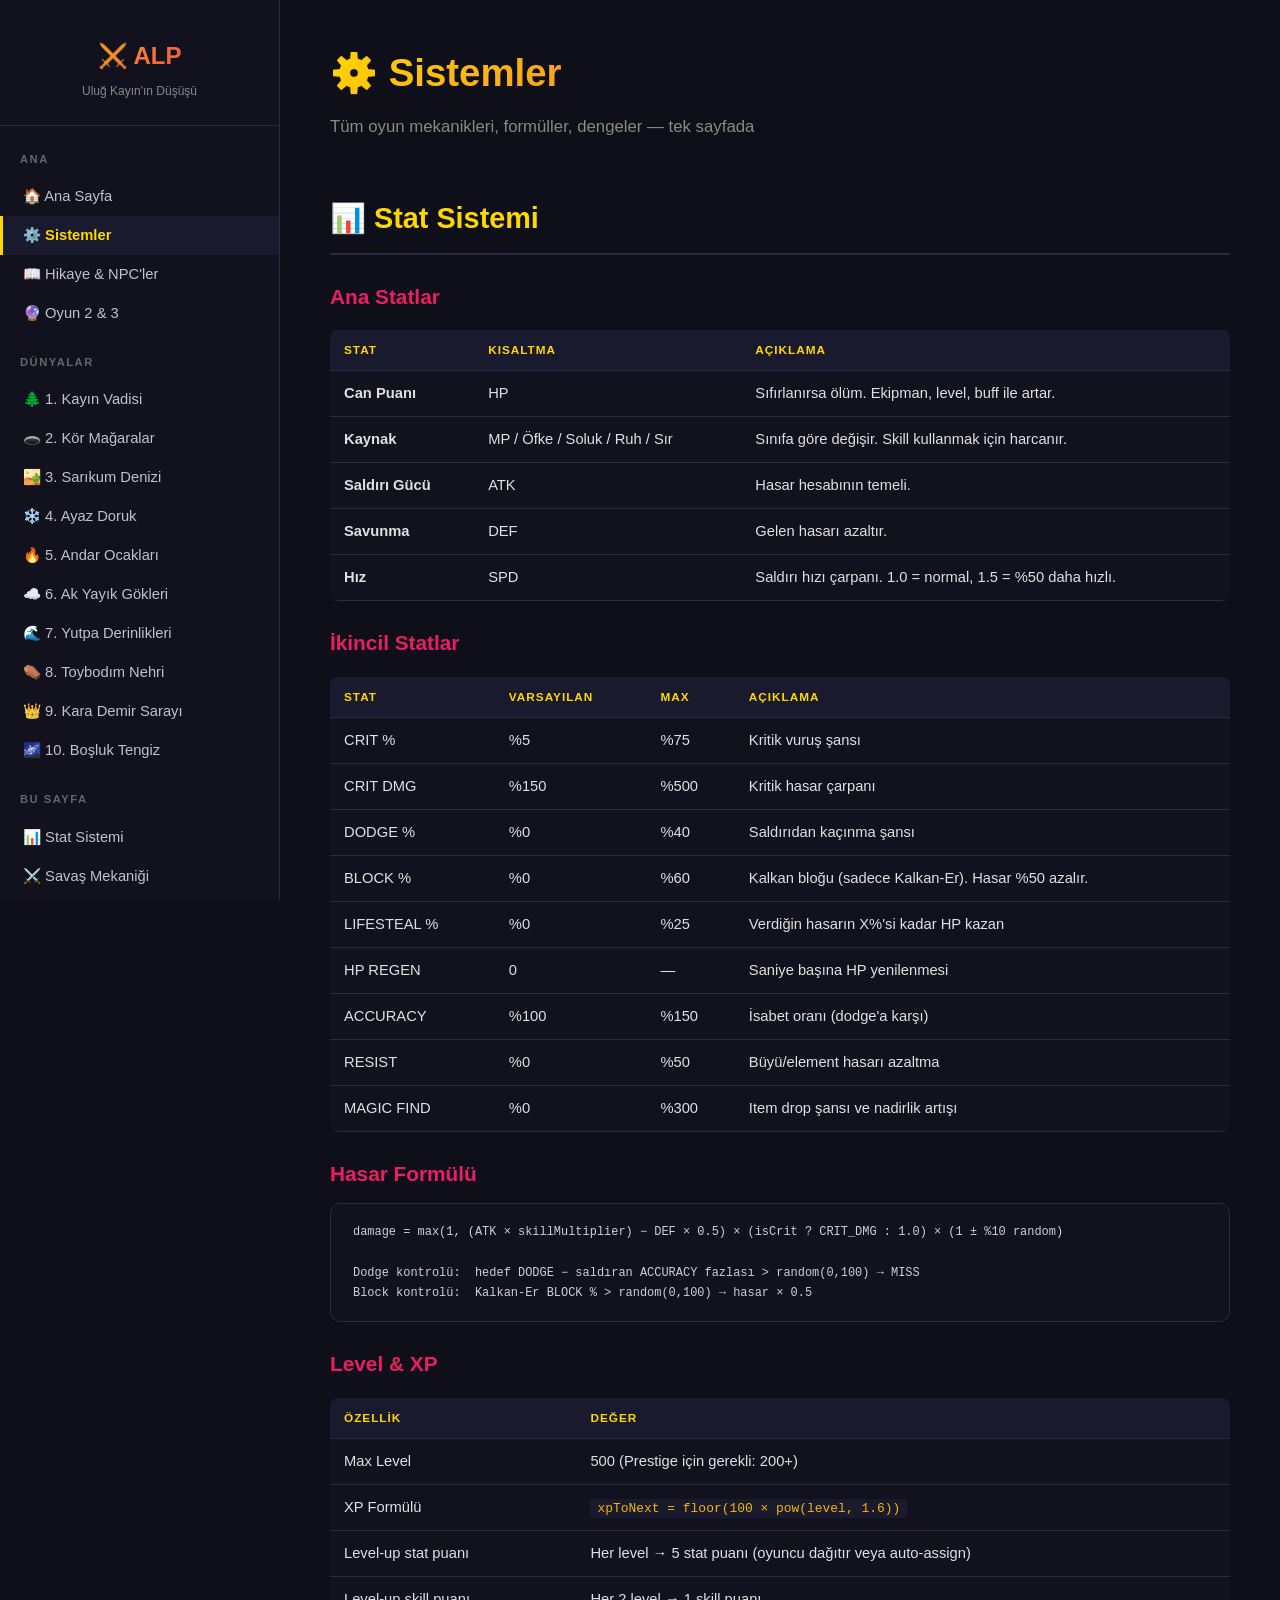
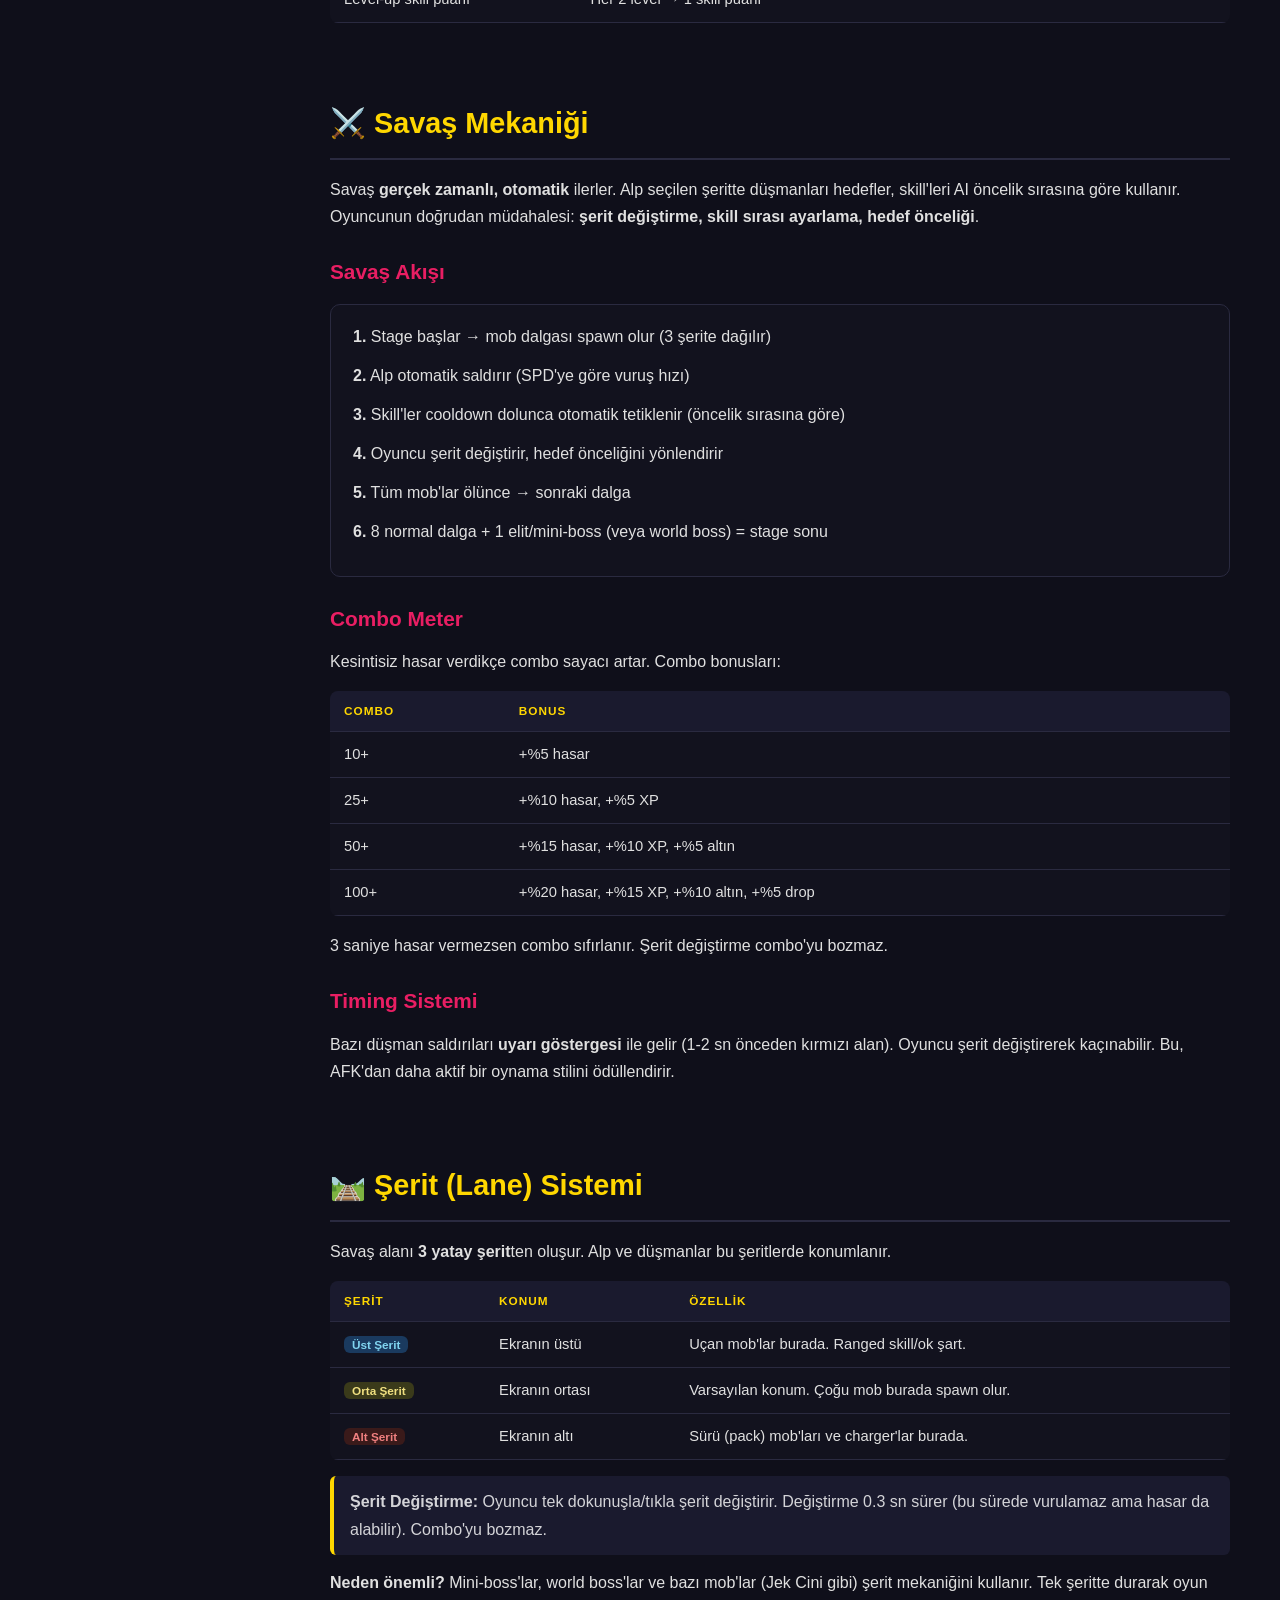
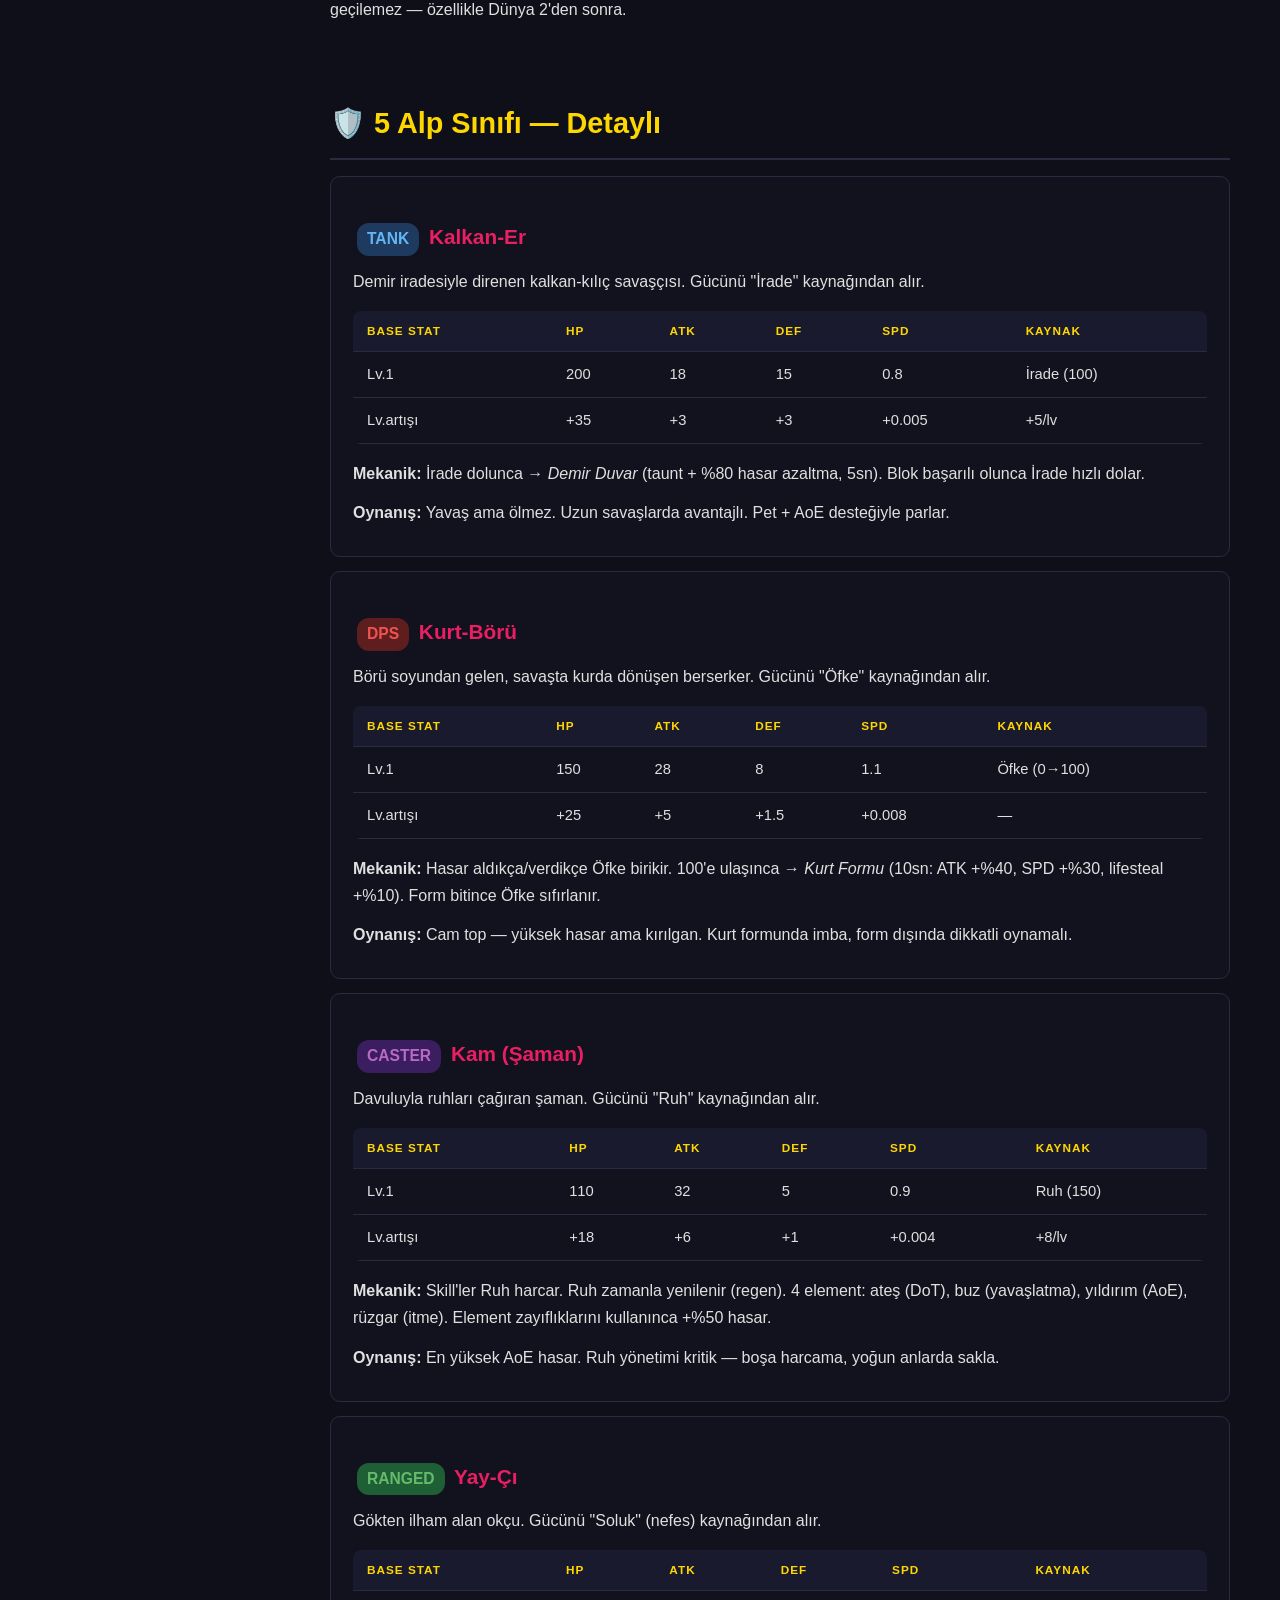
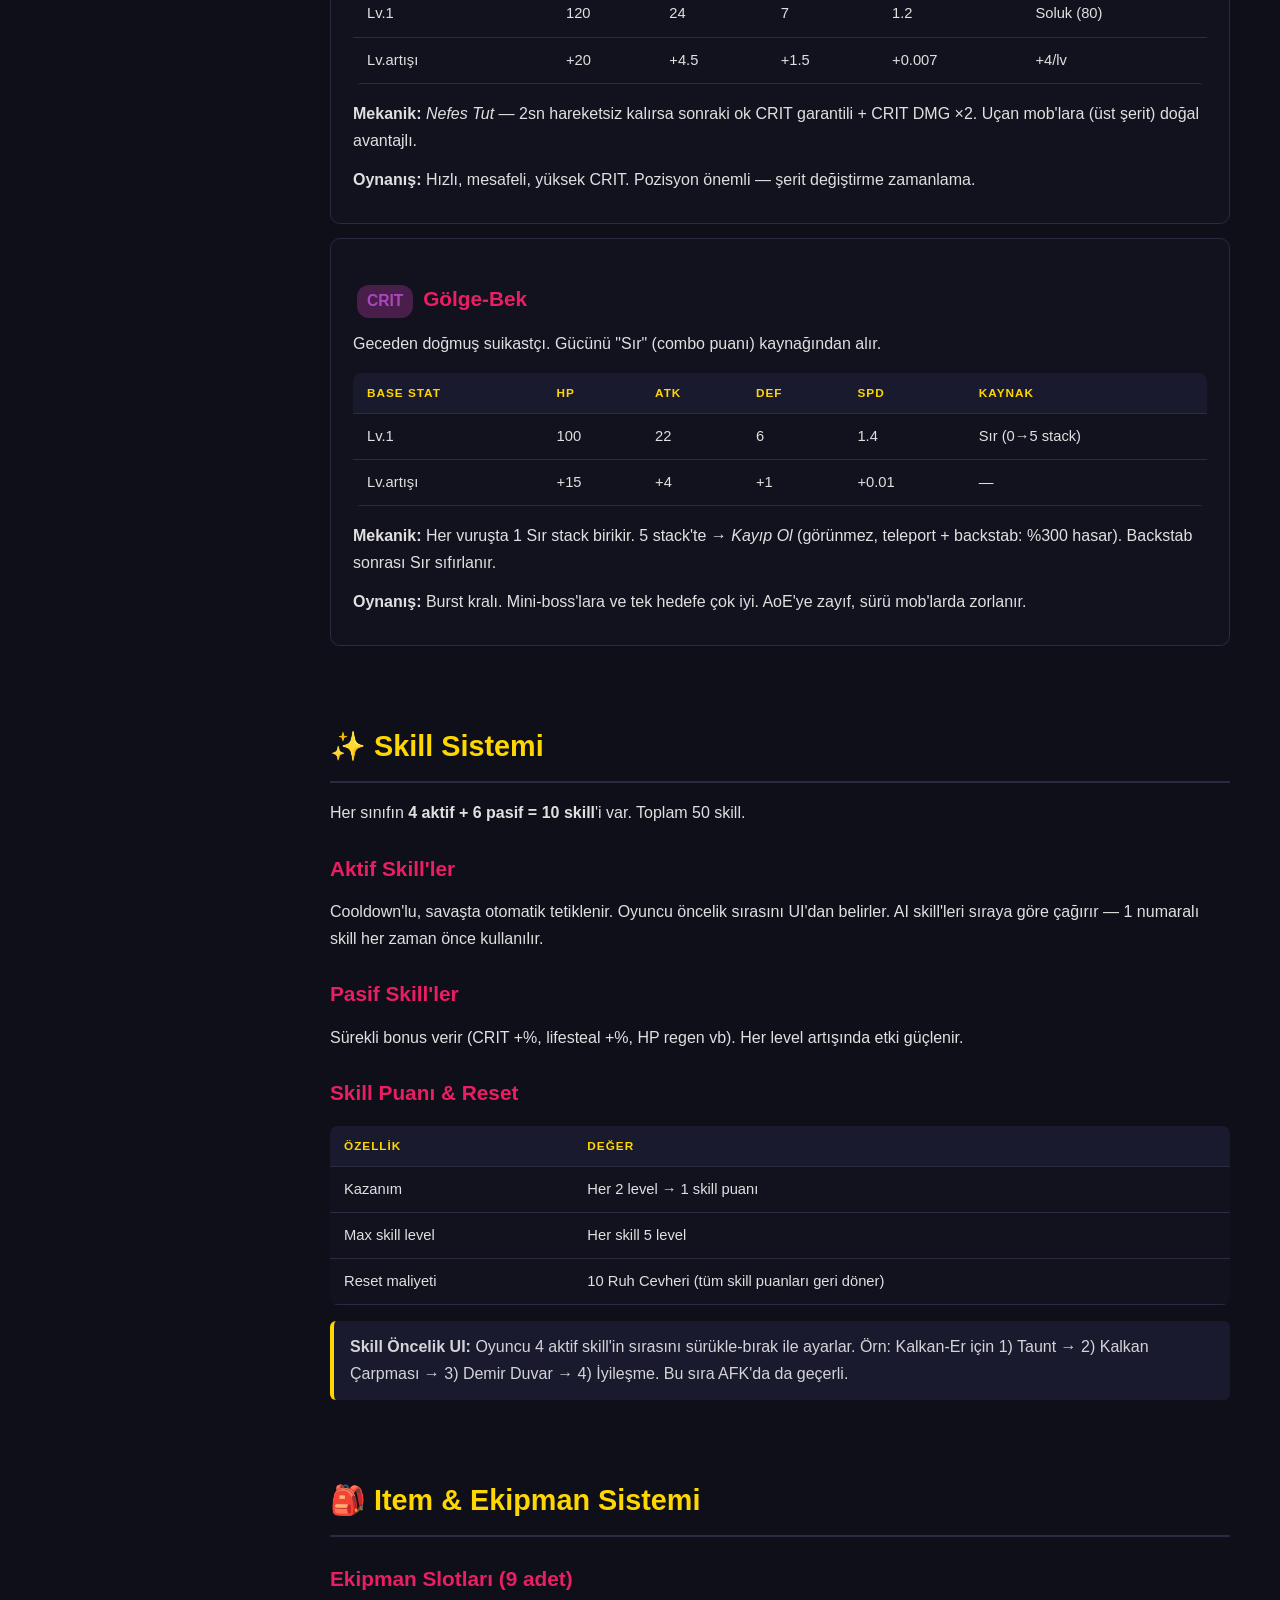
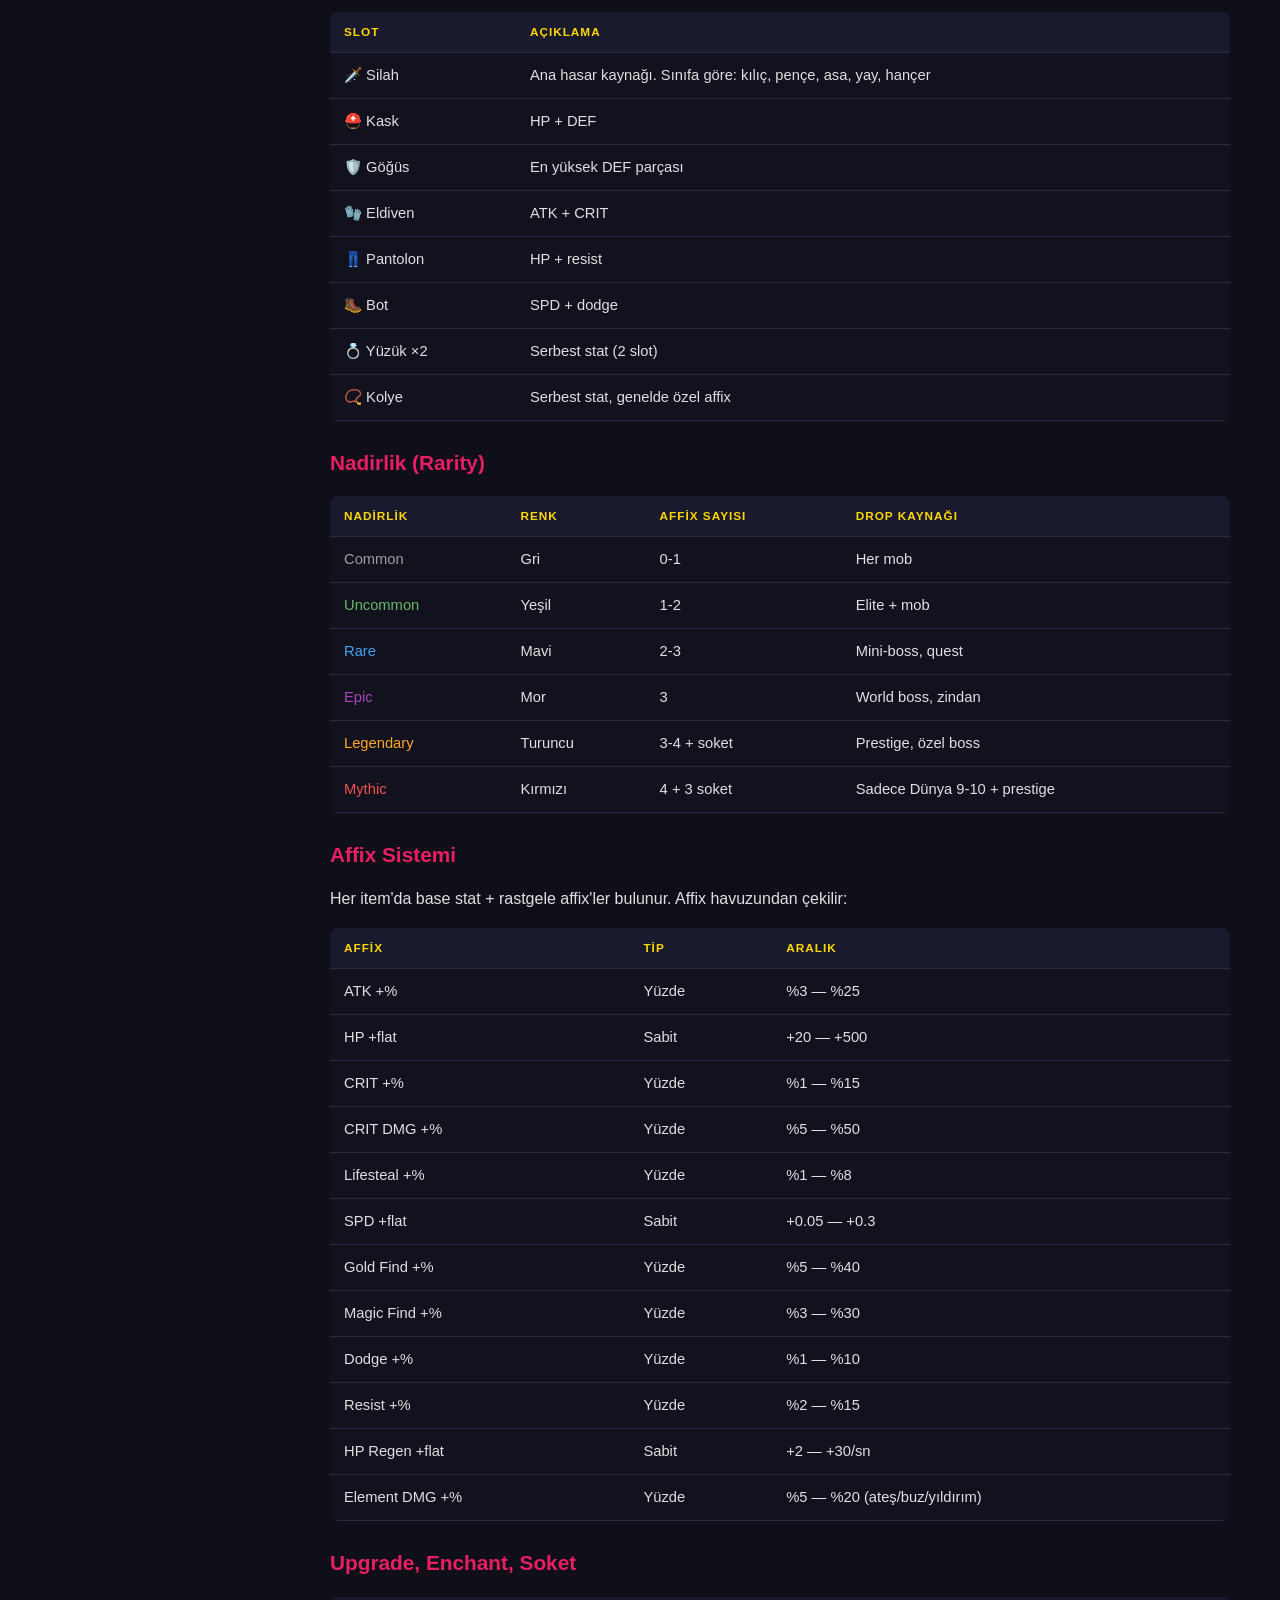
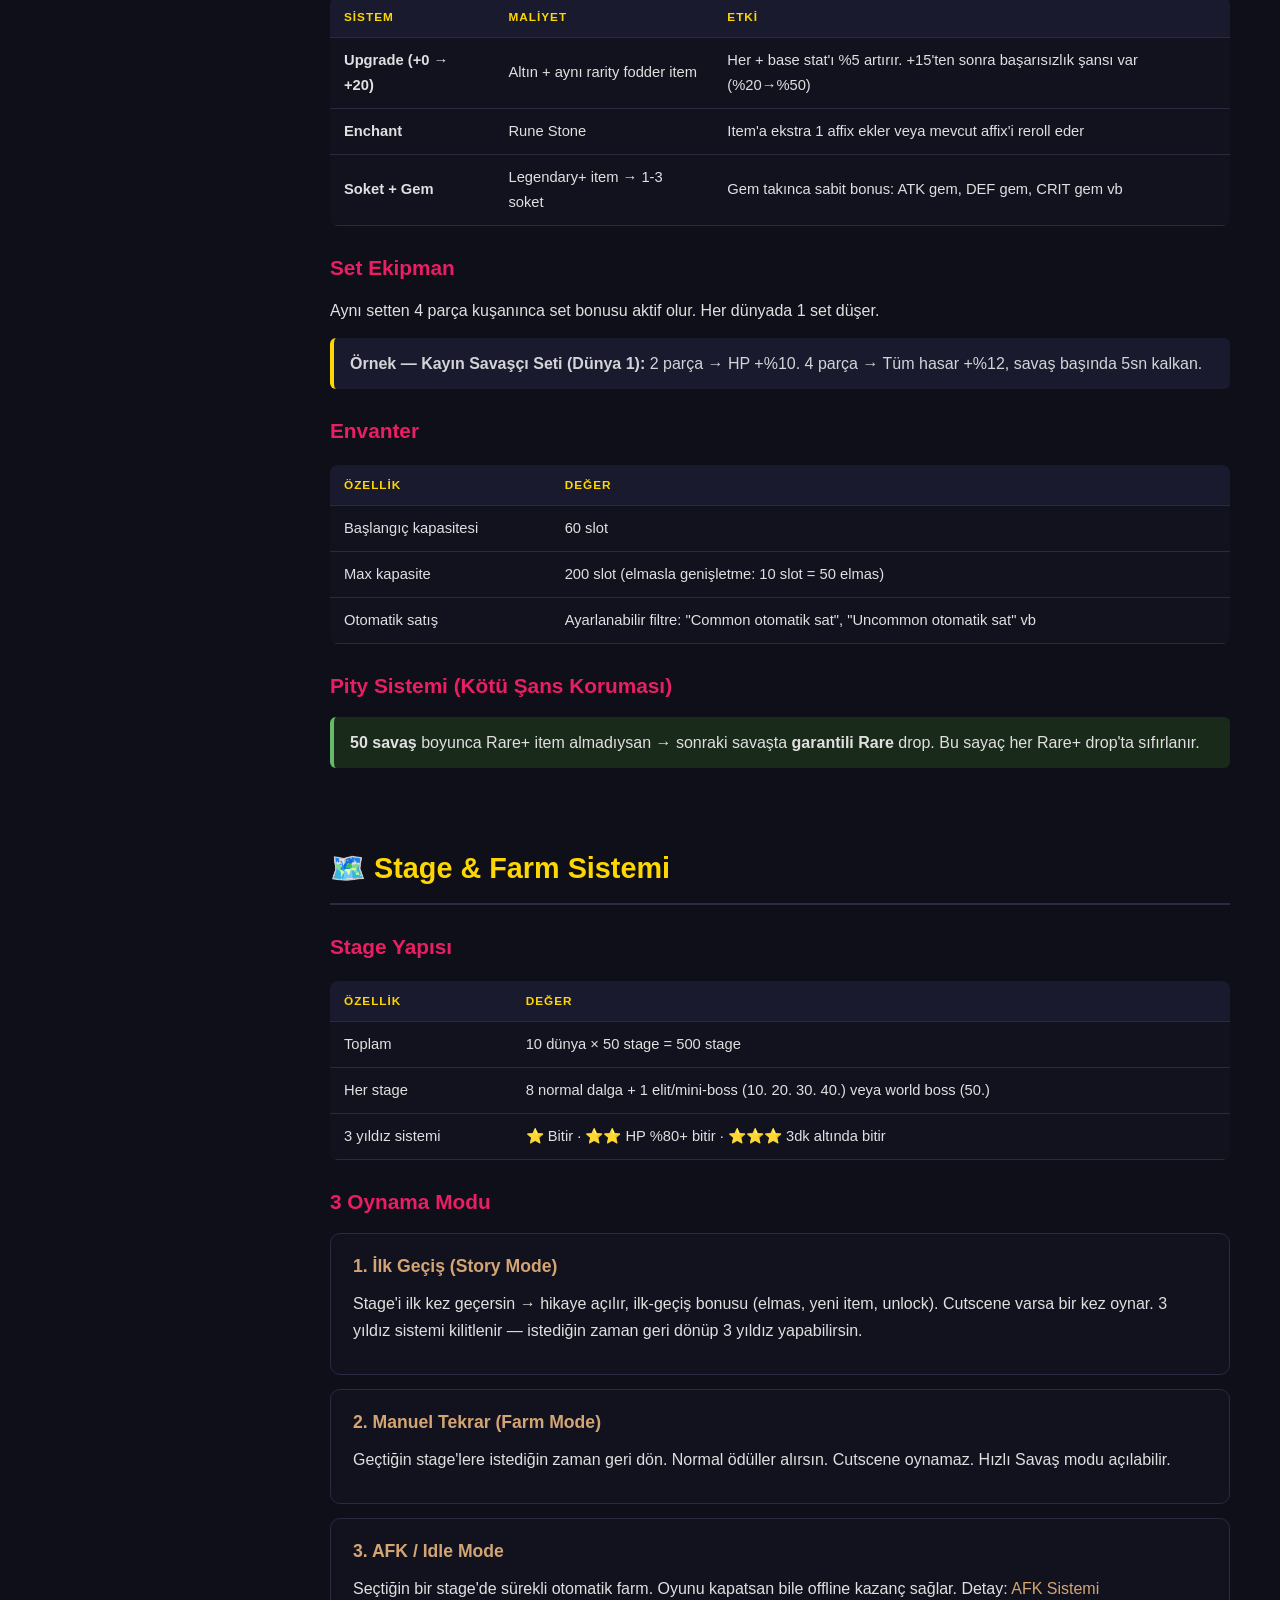
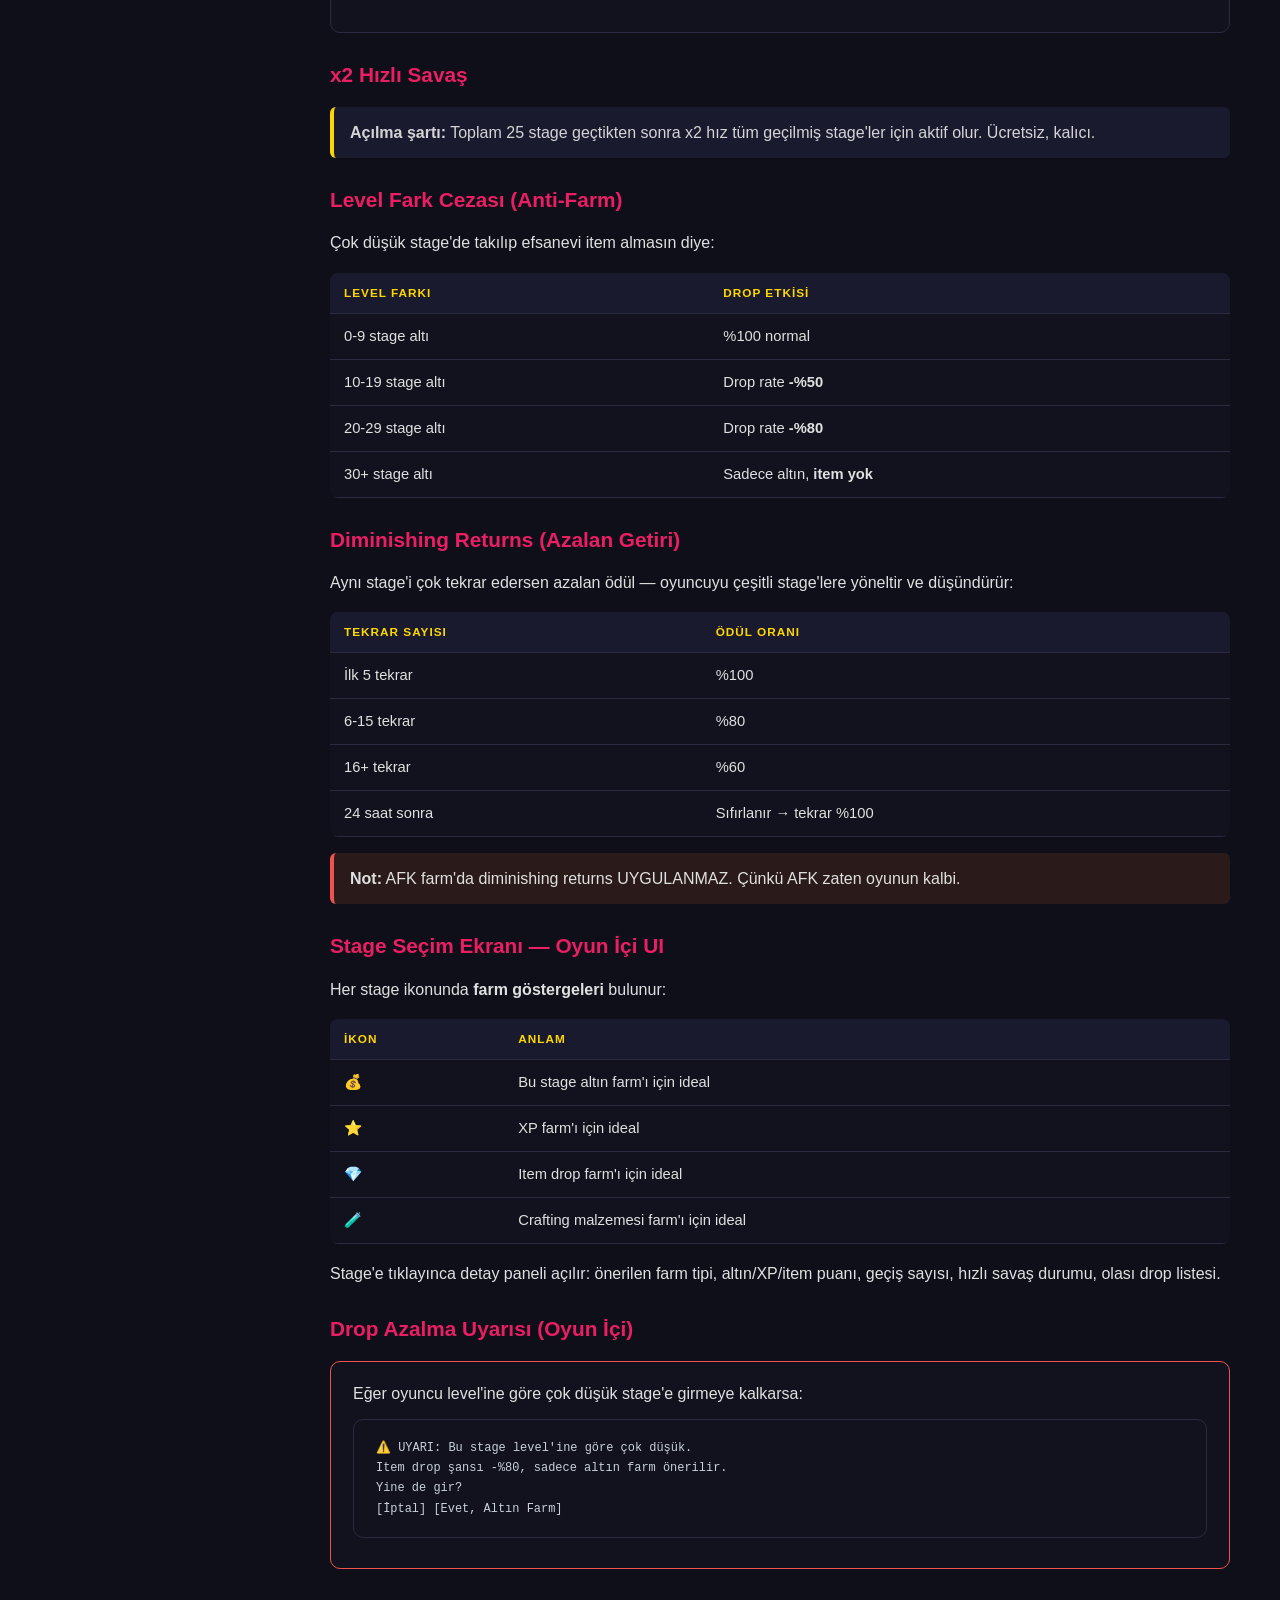
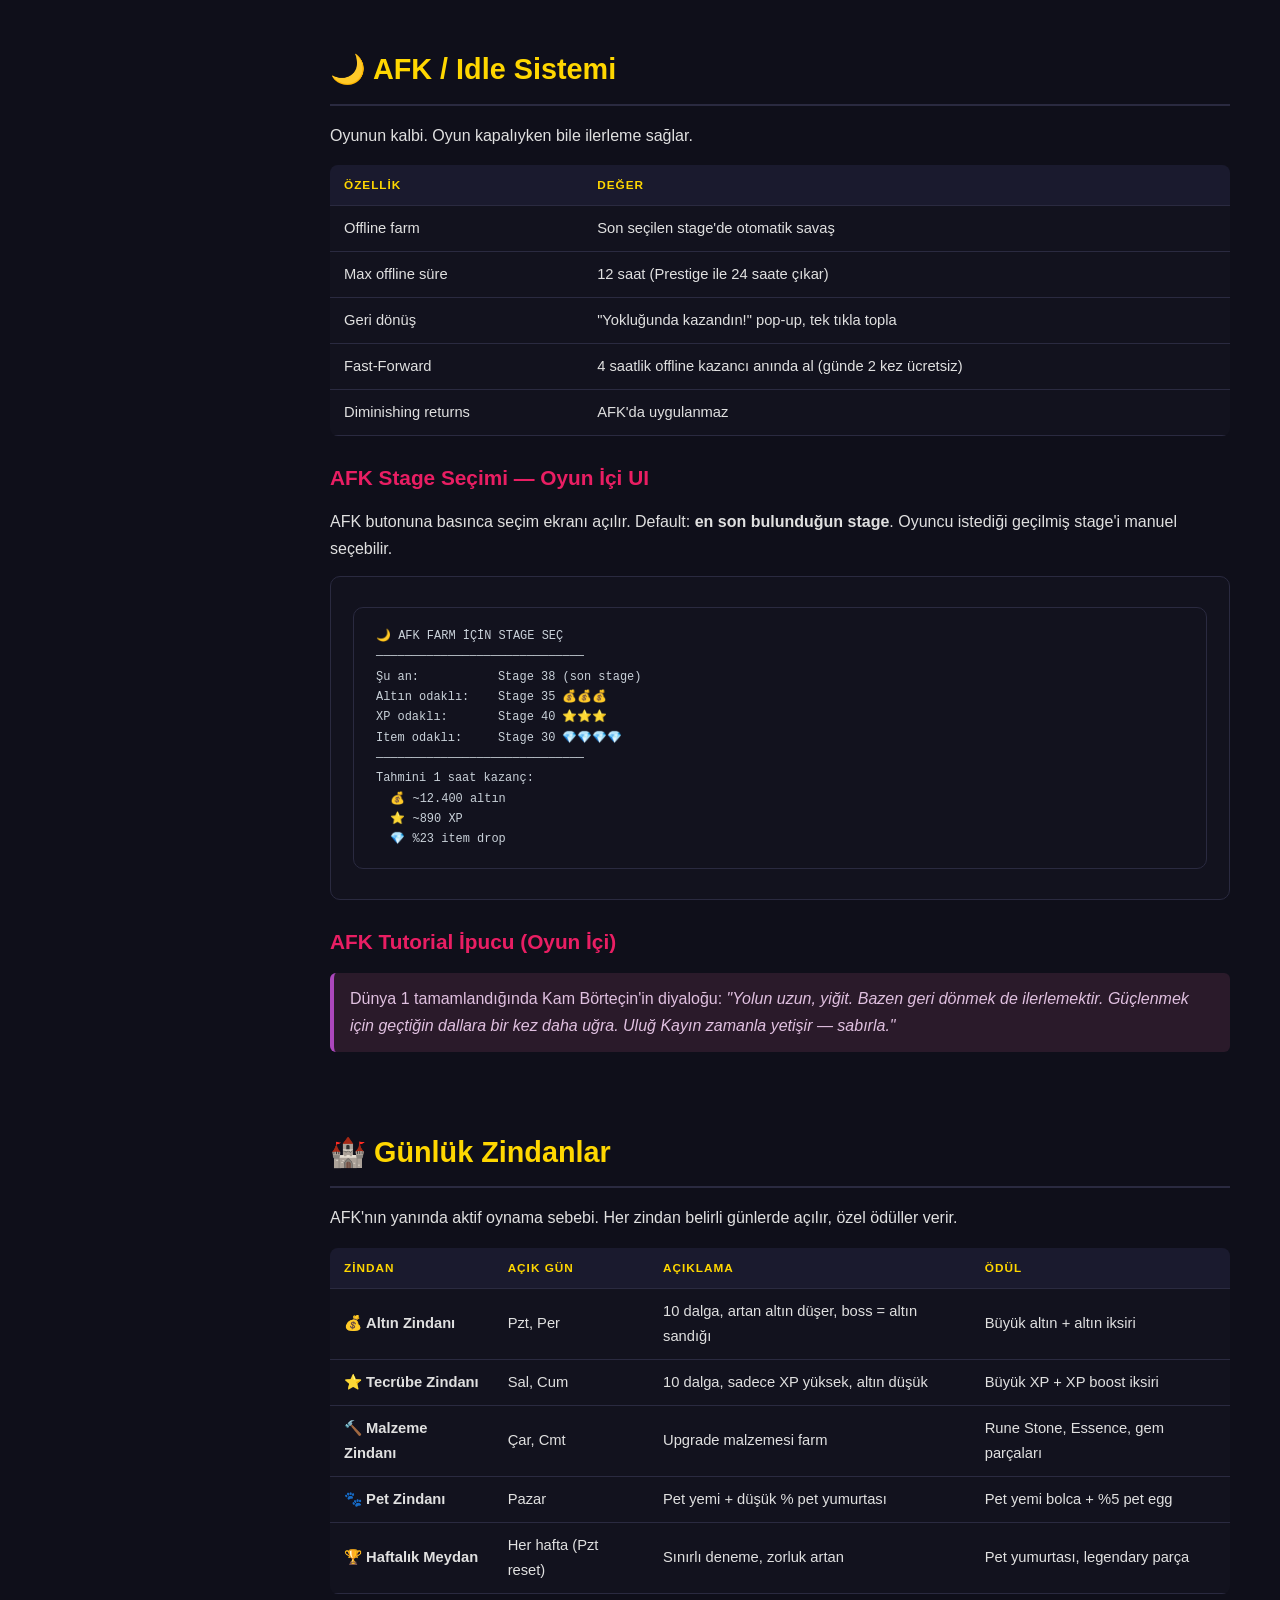
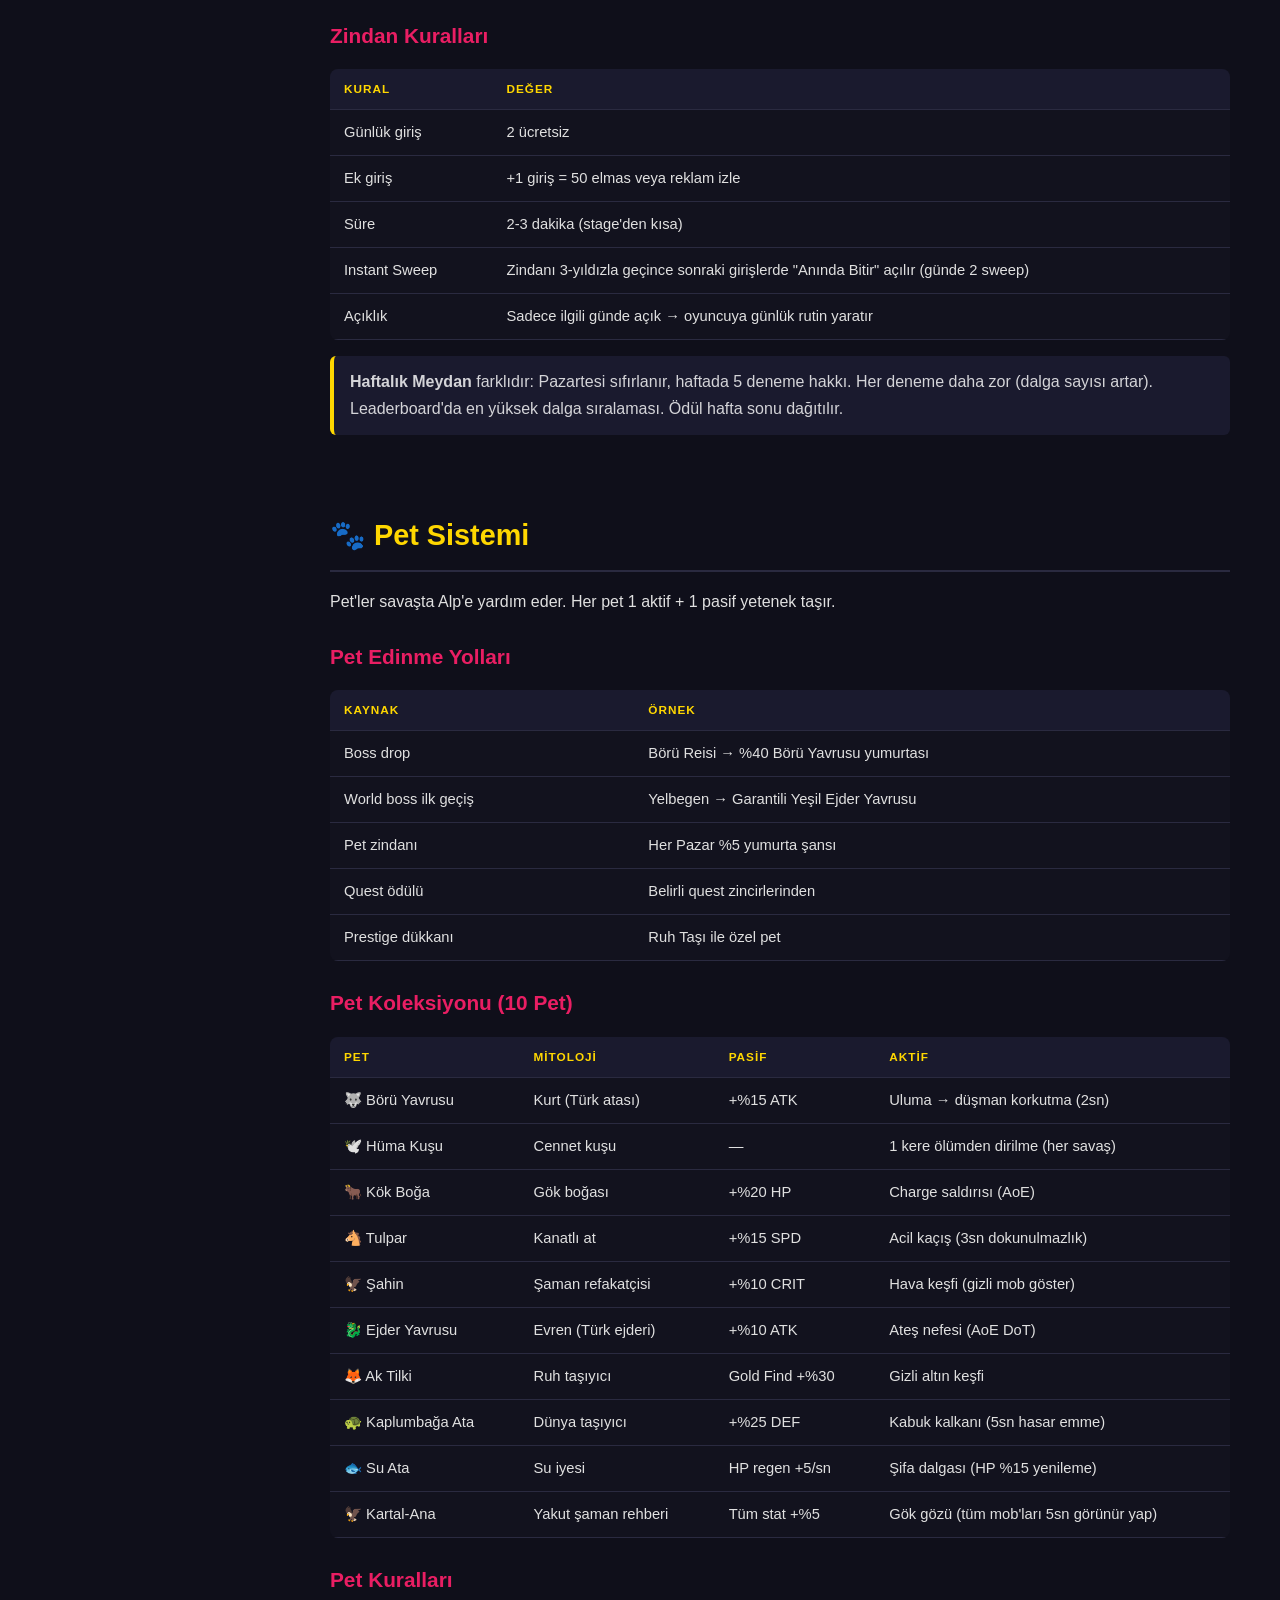
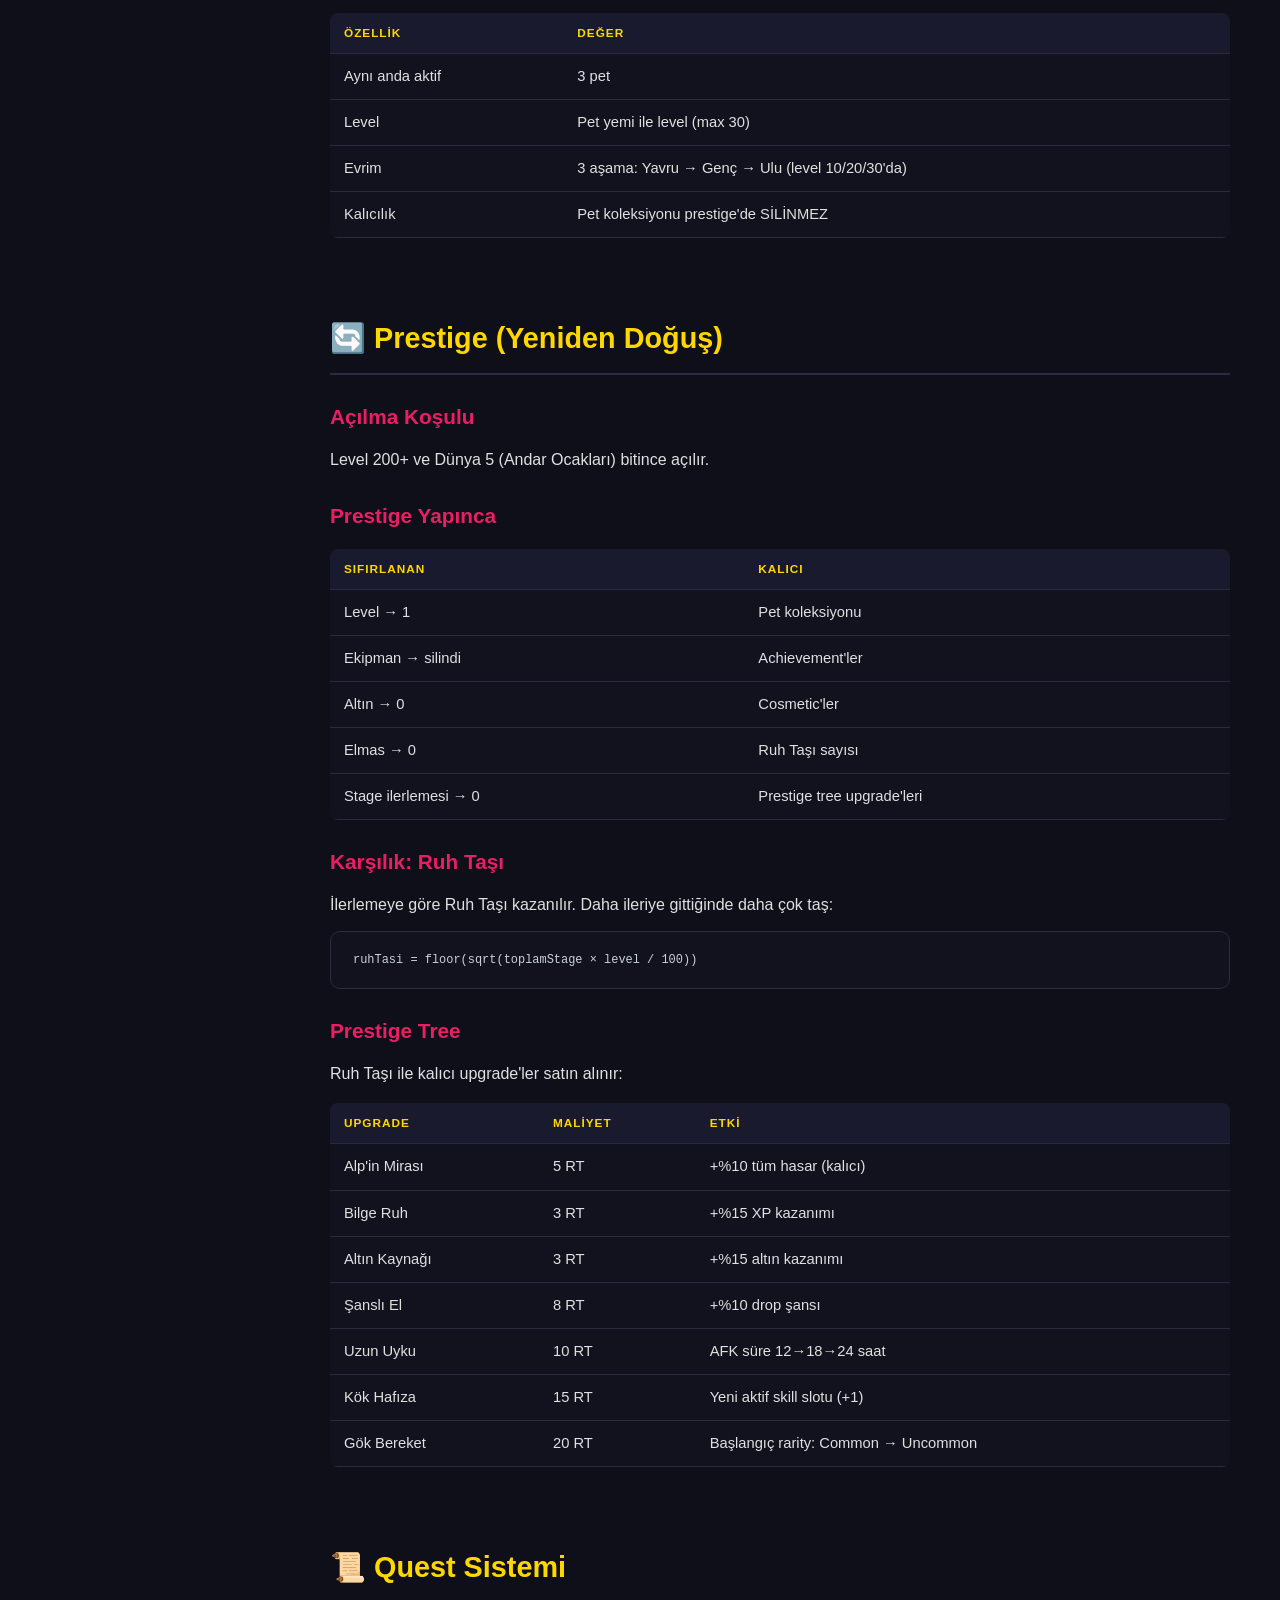
==== taslaklar/systems.html @ e7874f9d "Milestone 1-2: Project skeleton, menu, save system, battle MVP - Flutter + Flame project setup with " ====
<!DOCTYPE html>
<html lang="tr">
<head>
<meta charset="UTF-8">
<meta name="viewport" content="width=device-width, initial-scale=1.0">
<title>Sistemler | ALP Wiki</title>
<link rel="stylesheet" href="shared.css">
</head>
<body>
<div class="layout">
<aside class="sidebar">
<div class="sidebar-logo"><h1>⚔️ ALP</h1><div class="version">Uluğ Kayın'ın Düşüşü</div></div>
<nav>
<div class="nav-section">ANA</div>
<a href="index.html">🏠 Ana Sayfa</a>
<a href="systems.html" class="active">⚙️ Sistemler</a>
<a href="story.html">📖 Hikaye & NPC'ler</a>
<a href="sequels.html">🔮 Oyun 2 & 3</a>

<div class="nav-section">DÜNYALAR</div>
<a href="world-1-kayin-vadisi.html">🌲 1. Kayın Vadisi</a>
<a href="world-2-kor-magaralar.html">🕳️ 2. Kör Mağaralar</a>
<a href="world-3-sarikum-denizi.html">🏜️ 3. Sarıkum Denizi</a>
<a href="world-4-ayaz-doruk.html">❄️ 4. Ayaz Doruk</a>
<a href="world-5-andar-ocaklari.html">🔥 5. Andar Ocakları</a>
<a href="world-6-ak-yayik-gokleri.html">☁️ 6. Ak Yayık Gökleri</a>
<a href="world-7-yutpa-derinlikleri.html">🌊 7. Yutpa Derinlikleri</a>
<a href="world-8-toybodim-nehri.html">⚰️ 8. Toybodım Nehri</a>
<a href="world-9-kara-demir-sarayi.html">👑 9. Kara Demir Sarayı</a>
<a href="world-10-bosluk-tengiz.html">🌌 10. Boşluk Tengiz</a>

<div class="nav-section">BU SAYFA</div>
<a href="#stats">📊 Stat Sistemi</a>
<a href="#combat">⚔️ Savaş Mekaniği</a>
<a href="#lanes">🛤️ Şerit Sistemi</a>
<a href="#classes">🛡️ Alp Sınıfları</a>
<a href="#skills">✨ Skill Sistemi</a>
<a href="#items">🎒 Item & Ekipman</a>
<a href="#stage-farm">🗺️ Stage & Farm</a>
<a href="#afk">🌙 AFK Sistemi</a>
<a href="#dungeons">🏰 Günlük Zindanlar</a>
<a href="#pets">🐾 Pet Sistemi</a>
<a href="#prestige">🔄 Prestige</a>
<a href="#quests">📜 Quest Sistemi</a>
<a href="#currencies">💰 Para Birimleri</a>
<a href="#world-effects">🌍 Dünya Etkileri</a>
<a href="#boss-hints">💡 Boss Rehber Sistemi</a>
</nav>
</aside>

<main class="main">
<h1 class="title">⚙️ Sistemler</h1>
<p class="subtitle">Tüm oyun mekanikleri, formüller, dengeler — tek sayfada</p>

<!-- ============================================================ -->
<!-- STAT SİSTEMİ -->
<!-- ============================================================ -->
<section id="stats">
<h2>📊 Stat Sistemi</h2>

<h3>Ana Statlar</h3>
<table>
<tr><th>Stat</th><th>Kısaltma</th><th>Açıklama</th></tr>
<tr><td><b>Can Puanı</b></td><td>HP</td><td>Sıfırlanırsa ölüm. Ekipman, level, buff ile artar.</td></tr>
<tr><td><b>Kaynak</b></td><td>MP / Öfke / Soluk / Ruh / Sır</td><td>Sınıfa göre değişir. Skill kullanmak için harcanır.</td></tr>
<tr><td><b>Saldırı Gücü</b></td><td>ATK</td><td>Hasar hesabının temeli.</td></tr>
<tr><td><b>Savunma</b></td><td>DEF</td><td>Gelen hasarı azaltır.</td></tr>
<tr><td><b>Hız</b></td><td>SPD</td><td>Saldırı hızı çarpanı. 1.0 = normal, 1.5 = %50 daha hızlı.</td></tr>
</table>

<h3>İkincil Statlar</h3>
<table>
<tr><th>Stat</th><th>Varsayılan</th><th>Max</th><th>Açıklama</th></tr>
<tr><td>CRIT %</td><td>%5</td><td>%75</td><td>Kritik vuruş şansı</td></tr>
<tr><td>CRIT DMG</td><td>%150</td><td>%500</td><td>Kritik hasar çarpanı</td></tr>
<tr><td>DODGE %</td><td>%0</td><td>%40</td><td>Saldırıdan kaçınma şansı</td></tr>
<tr><td>BLOCK %</td><td>%0</td><td>%60</td><td>Kalkan bloğu (sadece Kalkan-Er). Hasar %50 azalır.</td></tr>
<tr><td>LIFESTEAL %</td><td>%0</td><td>%25</td><td>Verdiğin hasarın X%'si kadar HP kazan</td></tr>
<tr><td>HP REGEN</td><td>0</td><td>—</td><td>Saniye başına HP yenilenmesi</td></tr>
<tr><td>ACCURACY</td><td>%100</td><td>%150</td><td>İsabet oranı (dodge'a karşı)</td></tr>
<tr><td>RESIST</td><td>%0</td><td>%50</td><td>Büyü/element hasarı azaltma</td></tr>
<tr><td>MAGIC FIND</td><td>%0</td><td>%300</td><td>Item drop şansı ve nadirlik artışı</td></tr>
</table>

<h3>Hasar Formülü</h3>
<pre><code>damage = max(1, (ATK × skillMultiplier) − DEF × 0.5) × (isCrit ? CRIT_DMG : 1.0) × (1 ± %10 random)

Dodge kontrolü:  hedef DODGE − saldıran ACCURACY fazlası > random(0,100) → MISS
Block kontrolü:  Kalkan-Er BLOCK % > random(0,100) → hasar × 0.5</code></pre>

<h3>Level & XP</h3>
<table>
<tr><th>Özellik</th><th>Değer</th></tr>
<tr><td>Max Level</td><td>500 (Prestige için gerekli: 200+)</td></tr>
<tr><td>XP Formülü</td><td><code>xpToNext = floor(100 × pow(level, 1.6))</code></td></tr>
<tr><td>Level-up stat puanı</td><td>Her level → 5 stat puanı (oyuncu dağıtır veya auto-assign)</td></tr>
<tr><td>Level-up skill puanı</td><td>Her 2 level → 1 skill puanı</td></tr>
</table>
</section>

<!-- ============================================================ -->
<!-- SAVAŞ MEKANİĞİ -->
<!-- ============================================================ -->
<section id="combat">
<h2>⚔️ Savaş Mekaniği</h2>
<p>Savaş <b>gerçek zamanlı, otomatik</b> ilerler. Alp seçilen şeritte düşmanları hedefler, skill'leri AI öncelik sırasına göre kullanır. Oyuncunun doğrudan müdahalesi: <b>şerit değiştirme, skill sırası ayarlama, hedef önceliği</b>.</p>

<h3>Savaş Akışı</h3>
<div class="card">
<p><b>1.</b> Stage başlar → mob dalgası spawn olur (3 şerite dağılır)</p>
<p><b>2.</b> Alp otomatik saldırır (SPD'ye göre vuruş hızı)</p>
<p><b>3.</b> Skill'ler cooldown dolunca otomatik tetiklenir (öncelik sırasına göre)</p>
<p><b>4.</b> Oyuncu şerit değiştirir, hedef önceliğini yönlendirir</p>
<p><b>5.</b> Tüm mob'lar ölünce → sonraki dalga</p>
<p><b>6.</b> 8 normal dalga + 1 elit/mini-boss (veya world boss) = stage sonu</p>
</div>

<h3>Combo Meter</h3>
<p>Kesintisiz hasar verdikçe combo sayacı artar. Combo bonusları:</p>
<table>
<tr><th>Combo</th><th>Bonus</th></tr>
<tr><td>10+</td><td>+%5 hasar</td></tr>
<tr><td>25+</td><td>+%10 hasar, +%5 XP</td></tr>
<tr><td>50+</td><td>+%15 hasar, +%10 XP, +%5 altın</td></tr>
<tr><td>100+</td><td>+%20 hasar, +%15 XP, +%10 altın, +%5 drop</td></tr>
</table>
<p>3 saniye hasar vermezsen combo sıfırlanır. Şerit değiştirme combo'yu bozmaz.</p>

<h3>Timing Sistemi</h3>
<p>Bazı düşman saldırıları <b>uyarı göstergesi</b> ile gelir (1-2 sn önceden kırmızı alan). Oyuncu şerit değiştirerek kaçınabilir. Bu, AFK'dan daha aktif bir oynama stilini ödüllendirir.</p>
</section>

<!-- ============================================================ -->
<!-- ŞERİT SİSTEMİ -->
<!-- ============================================================ -->
<section id="lanes">
<h2>🛤️ Şerit (Lane) Sistemi</h2>
<p>Savaş alanı <b>3 yatay şerit</b>ten oluşur. Alp ve düşmanlar bu şeritlerde konumlanır.</p>

<table>
<tr><th>Şerit</th><th>Konum</th><th>Özellik</th></tr>
<tr><td><span class="lane-ust">Üst Şerit</span></td><td>Ekranın üstü</td><td>Uçan mob'lar burada. Ranged skill/ok şart.</td></tr>
<tr><td><span class="lane-orta">Orta Şerit</span></td><td>Ekranın ortası</td><td>Varsayılan konum. Çoğu mob burada spawn olur.</td></tr>
<tr><td><span class="lane-alt">Alt Şerit</span></td><td>Ekranın altı</td><td>Sürü (pack) mob'ları ve charger'lar burada.</td></tr>
</table>

<div class="note"><b>Şerit Değiştirme:</b> Oyuncu tek dokunuşla/tıkla şerit değiştirir. Değiştirme 0.3 sn sürer (bu sürede vurulamaz ama hasar da alabilir). Combo'yu bozmaz.</div>

<p><b>Neden önemli?</b> Mini-boss'lar, world boss'lar ve bazı mob'lar (Jek Cini gibi) şerit mekaniğini kullanır. Tek şeritte durarak oyun geçilemez — özellikle Dünya 2'den sonra.</p>
</section>

<!-- ============================================================ -->
<!-- ALP SINIFLARI -->
<!-- ============================================================ -->
<section id="classes">
<h2>🛡️ 5 Alp Sınıfı — Detaylı</h2>

<div class="card">
<h3><span class="badge b-knight">TANK</span> Kalkan-Er</h3>
<p>Demir iradesiyle direnen kalkan-kılıç savaşçısı. Gücünü "İrade" kaynağından alır.</p>
<table>
<tr><th>Base Stat</th><th>HP</th><th>ATK</th><th>DEF</th><th>SPD</th><th>Kaynak</th></tr>
<tr><td>Lv.1</td><td>200</td><td>18</td><td>15</td><td>0.8</td><td>İrade (100)</td></tr>
<tr><td>Lv.artışı</td><td>+35</td><td>+3</td><td>+3</td><td>+0.005</td><td>+5/lv</td></tr>
</table>
<p><b>Mekanik:</b> İrade dolunca → <i>Demir Duvar</i> (taunt + %80 hasar azaltma, 5sn). Blok başarılı olunca İrade hızlı dolar.</p>
<p><b>Oynanış:</b> Yavaş ama ölmez. Uzun savaşlarda avantajlı. Pet + AoE desteğiyle parlar.</p>
</div>

<div class="card">
<h3><span class="badge b-berserker">DPS</span> Kurt-Börü</h3>
<p>Börü soyundan gelen, savaşta kurda dönüşen berserker. Gücünü "Öfke" kaynağından alır.</p>
<table>
<tr><th>Base Stat</th><th>HP</th><th>ATK</th><th>DEF</th><th>SPD</th><th>Kaynak</th></tr>
<tr><td>Lv.1</td><td>150</td><td>28</td><td>8</td><td>1.1</td><td>Öfke (0→100)</td></tr>
<tr><td>Lv.artışı</td><td>+25</td><td>+5</td><td>+1.5</td><td>+0.008</td><td>—</td></tr>
</table>
<p><b>Mekanik:</b> Hasar aldıkça/verdikçe Öfke birikir. 100'e ulaşınca → <i>Kurt Formu</i> (10sn: ATK +%40, SPD +%30, lifesteal +%10). Form bitince Öfke sıfırlanır.</p>
<p><b>Oynanış:</b> Cam top — yüksek hasar ama kırılgan. Kurt formunda imba, form dışında dikkatli oynamalı.</p>
</div>

<div class="card">
<h3><span class="badge b-mage">CASTER</span> Kam (Şaman)</h3>
<p>Davuluyla ruhları çağıran şaman. Gücünü "Ruh" kaynağından alır.</p>
<table>
<tr><th>Base Stat</th><th>HP</th><th>ATK</th><th>DEF</th><th>SPD</th><th>Kaynak</th></tr>
<tr><td>Lv.1</td><td>110</td><td>32</td><td>5</td><td>0.9</td><td>Ruh (150)</td></tr>
<tr><td>Lv.artışı</td><td>+18</td><td>+6</td><td>+1</td><td>+0.004</td><td>+8/lv</td></tr>
</table>
<p><b>Mekanik:</b> Skill'ler Ruh harcar. Ruh zamanla yenilenir (regen). 4 element: ateş (DoT), buz (yavaşlatma), yıldırım (AoE), rüzgar (itme). Element zayıflıklarını kullanınca +%50 hasar.</p>
<p><b>Oynanış:</b> En yüksek AoE hasar. Ruh yönetimi kritik — boşa harcama, yoğun anlarda sakla.</p>
</div>

<div class="card">
<h3><span class="badge b-archer">RANGED</span> Yay-Çı</h3>
<p>Gökten ilham alan okçu. Gücünü "Soluk" (nefes) kaynağından alır.</p>
<table>
<tr><th>Base Stat</th><th>HP</th><th>ATK</th><th>DEF</th><th>SPD</th><th>Kaynak</th></tr>
<tr><td>Lv.1</td><td>120</td><td>24</td><td>7</td><td>1.2</td><td>Soluk (80)</td></tr>
<tr><td>Lv.artışı</td><td>+20</td><td>+4.5</td><td>+1.5</td><td>+0.007</td><td>+4/lv</td></tr>
</table>
<p><b>Mekanik:</b> <i>Nefes Tut</i> — 2sn hareketsiz kalırsa sonraki ok CRIT garantili + CRIT DMG ×2. Uçan mob'lara (üst şerit) doğal avantajlı.</p>
<p><b>Oynanış:</b> Hızlı, mesafeli, yüksek CRIT. Pozisyon önemli — şerit değiştirme zamanlama.</p>
</div>

<div class="card">
<h3><span class="badge b-assassin">CRIT</span> Gölge-Bek</h3>
<p>Geceden doğmuş suikastçı. Gücünü "Sır" (combo puanı) kaynağından alır.</p>
<table>
<tr><th>Base Stat</th><th>HP</th><th>ATK</th><th>DEF</th><th>SPD</th><th>Kaynak</th></tr>
<tr><td>Lv.1</td><td>100</td><td>22</td><td>6</td><td>1.4</td><td>Sır (0→5 stack)</td></tr>
<tr><td>Lv.artışı</td><td>+15</td><td>+4</td><td>+1</td><td>+0.01</td><td>—</td></tr>
</table>
<p><b>Mekanik:</b> Her vuruşta 1 Sır stack birikir. 5 stack'te → <i>Kayıp Ol</i> (görünmez, teleport + backstab: %300 hasar). Backstab sonrası Sır sıfırlanır.</p>
<p><b>Oynanış:</b> Burst kralı. Mini-boss'lara ve tek hedefe çok iyi. AoE'ye zayıf, sürü mob'larda zorlanır.</p>
</div>
</section>

<!-- ============================================================ -->
<!-- SKILL SİSTEMİ -->
<!-- ============================================================ -->
<section id="skills">
<h2>✨ Skill Sistemi</h2>
<p>Her sınıfın <b>4 aktif + 6 pasif = 10 skill</b>'i var. Toplam 50 skill.</p>

<h3>Aktif Skill'ler</h3>
<p>Cooldown'lu, savaşta otomatik tetiklenir. Oyuncu öncelik sırasını UI'dan belirler. AI skill'leri sıraya göre çağırır — 1 numaralı skill her zaman önce kullanılır.</p>

<h3>Pasif Skill'ler</h3>
<p>Sürekli bonus verir (CRIT +%, lifesteal +%, HP regen vb). Her level artışında etki güçlenir.</p>

<h3>Skill Puanı & Reset</h3>
<table>
<tr><th>Özellik</th><th>Değer</th></tr>
<tr><td>Kazanım</td><td>Her 2 level → 1 skill puanı</td></tr>
<tr><td>Max skill level</td><td>Her skill 5 level</td></tr>
<tr><td>Reset maliyeti</td><td>10 Ruh Cevheri (tüm skill puanları geri döner)</td></tr>
</table>

<div class="note"><b>Skill Öncelik UI:</b> Oyuncu 4 aktif skill'in sırasını sürükle-bırak ile ayarlar. Örn: Kalkan-Er için 1) Taunt → 2) Kalkan Çarpması → 3) Demir Duvar → 4) İyileşme. Bu sıra AFK'da da geçerli.</div>
</section>

<!-- ============================================================ -->
<!-- ITEM & EKİPMAN -->
<!-- ============================================================ -->
<section id="items">
<h2>🎒 Item & Ekipman Sistemi</h2>

<h3>Ekipman Slotları (9 adet)</h3>
<table>
<tr><th>Slot</th><th>Açıklama</th></tr>
<tr><td>🗡️ Silah</td><td>Ana hasar kaynağı. Sınıfa göre: kılıç, pençe, asa, yay, hançer</td></tr>
<tr><td>⛑️ Kask</td><td>HP + DEF</td></tr>
<tr><td>🛡️ Göğüs</td><td>En yüksek DEF parçası</td></tr>
<tr><td>🧤 Eldiven</td><td>ATK + CRIT</td></tr>
<tr><td>👖 Pantolon</td><td>HP + resist</td></tr>
<tr><td>🥾 Bot</td><td>SPD + dodge</td></tr>
<tr><td>💍 Yüzük ×2</td><td>Serbest stat (2 slot)</td></tr>
<tr><td>📿 Kolye</td><td>Serbest stat, genelde özel affix</td></tr>
</table>

<h3>Nadirlik (Rarity)</h3>
<table>
<tr><th>Nadirlik</th><th>Renk</th><th>Affix Sayısı</th><th>Drop Kaynağı</th></tr>
<tr><td class="r-common">Common</td><td>Gri</td><td>0-1</td><td>Her mob</td></tr>
<tr><td class="r-uncommon">Uncommon</td><td>Yeşil</td><td>1-2</td><td>Elite + mob</td></tr>
<tr><td class="r-rare">Rare</td><td>Mavi</td><td>2-3</td><td>Mini-boss, quest</td></tr>
<tr><td class="r-epic">Epic</td><td>Mor</td><td>3</td><td>World boss, zindan</td></tr>
<tr><td class="r-legendary">Legendary</td><td>Turuncu</td><td>3-4 + soket</td><td>Prestige, özel boss</td></tr>
<tr><td class="r-mythic">Mythic</td><td>Kırmızı</td><td>4 + 3 soket</td><td>Sadece Dünya 9-10 + prestige</td></tr>
</table>

<h3>Affix Sistemi</h3>
<p>Her item'da base stat + rastgele affix'ler bulunur. Affix havuzundan çekilir:</p>
<table>
<tr><th>Affix</th><th>Tip</th><th>Aralık</th></tr>
<tr><td>ATK +%</td><td>Yüzde</td><td>%3 — %25</td></tr>
<tr><td>HP +flat</td><td>Sabit</td><td>+20 — +500</td></tr>
<tr><td>CRIT +%</td><td>Yüzde</td><td>%1 — %15</td></tr>
<tr><td>CRIT DMG +%</td><td>Yüzde</td><td>%5 — %50</td></tr>
<tr><td>Lifesteal +%</td><td>Yüzde</td><td>%1 — %8</td></tr>
<tr><td>SPD +flat</td><td>Sabit</td><td>+0.05 — +0.3</td></tr>
<tr><td>Gold Find +%</td><td>Yüzde</td><td>%5 — %40</td></tr>
<tr><td>Magic Find +%</td><td>Yüzde</td><td>%3 — %30</td></tr>
<tr><td>Dodge +%</td><td>Yüzde</td><td>%1 — %10</td></tr>
<tr><td>Resist +%</td><td>Yüzde</td><td>%2 — %15</td></tr>
<tr><td>HP Regen +flat</td><td>Sabit</td><td>+2 — +30/sn</td></tr>
<tr><td>Element DMG +%</td><td>Yüzde</td><td>%5 — %20 (ateş/buz/yıldırım)</td></tr>
</table>

<h3>Upgrade, Enchant, Soket</h3>
<table>
<tr><th>Sistem</th><th>Maliyet</th><th>Etki</th></tr>
<tr><td><b>Upgrade (+0 → +20)</b></td><td>Altın + aynı rarity fodder item</td><td>Her + base stat'ı %5 artırır. +15'ten sonra başarısızlık şansı var (%20→%50)</td></tr>
<tr><td><b>Enchant</b></td><td>Rune Stone</td><td>Item'a ekstra 1 affix ekler veya mevcut affix'i reroll eder</td></tr>
<tr><td><b>Soket + Gem</b></td><td>Legendary+ item → 1-3 soket</td><td>Gem takınca sabit bonus: ATK gem, DEF gem, CRIT gem vb</td></tr>
</table>

<h3>Set Ekipman</h3>
<p>Aynı setten 4 parça kuşanınca set bonusu aktif olur. Her dünyada 1 set düşer.</p>
<div class="note"><b>Örnek — Kayın Savaşçı Seti (Dünya 1):</b> 2 parça → HP +%10. 4 parça → Tüm hasar +%12, savaş başında 5sn kalkan.</div>

<h3>Envanter</h3>
<table>
<tr><th>Özellik</th><th>Değer</th></tr>
<tr><td>Başlangıç kapasitesi</td><td>60 slot</td></tr>
<tr><td>Max kapasite</td><td>200 slot (elmasla genişletme: 10 slot = 50 elmas)</td></tr>
<tr><td>Otomatik satış</td><td>Ayarlanabilir filtre: "Common otomatik sat", "Uncommon otomatik sat" vb</td></tr>
</table>

<h3>Pity Sistemi (Kötü Şans Koruması)</h3>
<div class="ok"><b>50 savaş</b> boyunca Rare+ item almadıysan → sonraki savaşta <b>garantili Rare</b> drop. Bu sayaç her Rare+ drop'ta sıfırlanır.</div>
</section>

<!-- ============================================================ -->
<!-- STAGE & FARM -->
<!-- ============================================================ -->
<section id="stage-farm">
<h2>🗺️ Stage & Farm Sistemi</h2>

<h3>Stage Yapısı</h3>
<table>
<tr><th>Özellik</th><th>Değer</th></tr>
<tr><td>Toplam</td><td>10 dünya × 50 stage = 500 stage</td></tr>
<tr><td>Her stage</td><td>8 normal dalga + 1 elit/mini-boss (10. 20. 30. 40.) veya world boss (50.)</td></tr>
<tr><td>3 yıldız sistemi</td><td>⭐ Bitir · ⭐⭐ HP %80+ bitir · ⭐⭐⭐ 3dk altında bitir</td></tr>
</table>

<h3>3 Oynama Modu</h3>

<div class="card">
<h4>1. İlk Geçiş (Story Mode)</h4>
<p>Stage'i ilk kez geçersin → hikaye açılır, ilk-geçiş bonusu (elmas, yeni item, unlock). Cutscene varsa bir kez oynar. 3 yıldız sistemi kilitlenir — istediğin zaman geri dönüp 3 yıldız yapabilirsin.</p>
</div>

<div class="card">
<h4>2. Manuel Tekrar (Farm Mode)</h4>
<p>Geçtiğin stage'lere istediğin zaman geri dön. Normal ödüller alırsın. Cutscene oynamaz. Hızlı Savaş modu açılabilir.</p>
</div>

<div class="card">
<h4>3. AFK / Idle Mode</h4>
<p>Seçtiğin bir stage'de sürekli otomatik farm. Oyunu kapatsan bile offline kazanç sağlar. Detay: <a href="#afk">AFK Sistemi</a></p>
</div>

<h3>x2 Hızlı Savaş</h3>
<div class="note"><b>Açılma şartı:</b> Toplam 25 stage geçtikten sonra x2 hız tüm geçilmiş stage'ler için aktif olur. Ücretsiz, kalıcı.</div>

<h3>Level Fark Cezası (Anti-Farm)</h3>
<p>Çok düşük stage'de takılıp efsanevi item almasın diye:</p>
<table>
<tr><th>Level Farkı</th><th>Drop Etkisi</th></tr>
<tr><td>0-9 stage altı</td><td>%100 normal</td></tr>
<tr><td>10-19 stage altı</td><td>Drop rate <b>-%50</b></td></tr>
<tr><td>20-29 stage altı</td><td>Drop rate <b>-%80</b></td></tr>
<tr><td>30+ stage altı</td><td>Sadece altın, <b>item yok</b></td></tr>
</table>

<h3>Diminishing Returns (Azalan Getiri)</h3>
<p>Aynı stage'i çok tekrar edersen azalan ödül — oyuncuyu çeşitli stage'lere yöneltir ve düşündürür:</p>
<table>
<tr><th>Tekrar Sayısı</th><th>Ödül Oranı</th></tr>
<tr><td>İlk 5 tekrar</td><td>%100</td></tr>
<tr><td>6-15 tekrar</td><td>%80</td></tr>
<tr><td>16+ tekrar</td><td>%60</td></tr>
<tr><td>24 saat sonra</td><td>Sıfırlanır → tekrar %100</td></tr>
</table>
<div class="warn"><b>Not:</b> AFK farm'da diminishing returns UYGULANMAZ. Çünkü AFK zaten oyunun kalbi.</div>

<h3>Stage Seçim Ekranı — Oyun İçi UI</h3>
<p>Her stage ikonunda <b>farm göstergeleri</b> bulunur:</p>
<table>
<tr><th>İkon</th><th>Anlam</th></tr>
<tr><td>💰</td><td>Bu stage altın farm'ı için ideal</td></tr>
<tr><td>⭐</td><td>XP farm'ı için ideal</td></tr>
<tr><td>💎</td><td>Item drop farm'ı için ideal</td></tr>
<tr><td>🧪</td><td>Crafting malzemesi farm'ı için ideal</td></tr>
</table>
<p>Stage'e tıklayınca detay paneli açılır: önerilen farm tipi, altın/XP/item puanı, geçiş sayısı, hızlı savaş durumu, olası drop listesi.</p>

<h3>Drop Azalma Uyarısı (Oyun İçi)</h3>
<div class="card" style="border-color:#ef5350">
<p>Eğer oyuncu level'ine göre çok düşük stage'e girmeye kalkarsa:</p>
<pre><code>⚠️ UYARI: Bu stage level'ine göre çok düşük.
Item drop şansı -%80, sadece altın farm önerilir.
Yine de gir?
[İptal] [Evet, Altın Farm]</code></pre>
</div>
</section>

<!-- ============================================================ -->
<!-- AFK SİSTEMİ -->
<!-- ============================================================ -->
<section id="afk">
<h2>🌙 AFK / Idle Sistemi</h2>
<p>Oyunun kalbi. Oyun kapalıyken bile ilerleme sağlar.</p>

<table>
<tr><th>Özellik</th><th>Değer</th></tr>
<tr><td>Offline farm</td><td>Son seçilen stage'de otomatik savaş</td></tr>
<tr><td>Max offline süre</td><td>12 saat (Prestige ile 24 saate çıkar)</td></tr>
<tr><td>Geri dönüş</td><td>"Yokluğunda kazandın!" pop-up, tek tıkla topla</td></tr>
<tr><td>Fast-Forward</td><td>4 saatlik offline kazancı anında al (günde 2 kez ücretsiz)</td></tr>
<tr><td>Diminishing returns</td><td>AFK'da uygulanmaz</td></tr>
</table>

<h3>AFK Stage Seçimi — Oyun İçi UI</h3>
<p>AFK butonuna basınca seçim ekranı açılır. Default: <b>en son bulunduğun stage</b>. Oyuncu istediği geçilmiş stage'i manuel seçebilir.</p>
<div class="card">
<pre><code>🌙 AFK FARM İÇİN STAGE SEÇ
─────────────────────────────
Şu an:           Stage 38 (son stage)
Altın odaklı:    Stage 35 💰💰💰
XP odaklı:       Stage 40 ⭐⭐⭐
Item odaklı:     Stage 30 💎💎💎💎
─────────────────────────────
Tahmini 1 saat kazanç:
  💰 ~12.400 altın
  ⭐ ~890 XP
  💎 %23 item drop</code></pre>
</div>

<h3>AFK Tutorial İpucu (Oyun İçi)</h3>
<div class="lore">Dünya 1 tamamlandığında Kam Börteçin'in diyaloğu: <i>"Yolun uzun, yiğit. Bazen geri dönmek de ilerlemektir. Güçlenmek için geçtiğin dallara bir kez daha uğra. Uluğ Kayın zamanla yetişir — sabırla."</i></div>
</section>

<!-- ============================================================ -->
<!-- GÜNLÜK ZİNDANLAR -->
<!-- ============================================================ -->
<section id="dungeons">
<h2>🏰 Günlük Zindanlar</h2>
<p>AFK'nın yanında aktif oynama sebebi. Her zindan belirli günlerde açılır, özel ödüller verir.</p>

<table>
<tr><th>Zindan</th><th>Açık Gün</th><th>Açıklama</th><th>Ödül</th></tr>
<tr><td>💰 <b>Altın Zindanı</b></td><td>Pzt, Per</td><td>10 dalga, artan altın düşer, boss = altın sandığı</td><td>Büyük altın + altın iksiri</td></tr>
<tr><td>⭐ <b>Tecrübe Zindanı</b></td><td>Sal, Cum</td><td>10 dalga, sadece XP yüksek, altın düşük</td><td>Büyük XP + XP boost iksiri</td></tr>
<tr><td>🔨 <b>Malzeme Zindanı</b></td><td>Çar, Cmt</td><td>Upgrade malzemesi farm</td><td>Rune Stone, Essence, gem parçaları</td></tr>
<tr><td>🐾 <b>Pet Zindanı</b></td><td>Pazar</td><td>Pet yemi + düşük % pet yumurtası</td><td>Pet yemi bolca + %5 pet egg</td></tr>
<tr><td>🏆 <b>Haftalık Meydan</b></td><td>Her hafta (Pzt reset)</td><td>Sınırlı deneme, zorluk artan</td><td>Pet yumurtası, legendary parça</td></tr>
</table>

<h3>Zindan Kuralları</h3>
<table>
<tr><th>Kural</th><th>Değer</th></tr>
<tr><td>Günlük giriş</td><td>2 ücretsiz</td></tr>
<tr><td>Ek giriş</td><td>+1 giriş = 50 elmas veya reklam izle</td></tr>
<tr><td>Süre</td><td>2-3 dakika (stage'den kısa)</td></tr>
<tr><td>Instant Sweep</td><td>Zindanı 3-yıldızla geçince sonraki girişlerde "Anında Bitir" açılır (günde 2 sweep)</td></tr>
<tr><td>Açıklık</td><td>Sadece ilgili günde açık → oyuncuya günlük rutin yaratır</td></tr>
</table>

<div class="note"><b>Haftalık Meydan</b> farklıdır: Pazartesi sıfırlanır, haftada 5 deneme hakkı. Her deneme daha zor (dalga sayısı artar). Leaderboard'da en yüksek dalga sıralaması. Ödül hafta sonu dağıtılır.</div>
</section>

<!-- ============================================================ -->
<!-- PET SİSTEMİ -->
<!-- ============================================================ -->
<section id="pets">
<h2>🐾 Pet Sistemi</h2>
<p>Pet'ler savaşta Alp'e yardım eder. Her pet 1 aktif + 1 pasif yetenek taşır.</p>

<h3>Pet Edinme Yolları</h3>
<table>
<tr><th>Kaynak</th><th>Örnek</th></tr>
<tr><td>Boss drop</td><td>Börü Reisi → %40 Börü Yavrusu yumurtası</td></tr>
<tr><td>World boss ilk geçiş</td><td>Yelbegen → Garantili Yeşil Ejder Yavrusu</td></tr>
<tr><td>Pet zindanı</td><td>Her Pazar %5 yumurta şansı</td></tr>
<tr><td>Quest ödülü</td><td>Belirli quest zincirlerinden</td></tr>
<tr><td>Prestige dükkanı</td><td>Ruh Taşı ile özel pet</td></tr>
</table>

<h3>Pet Koleksiyonu (10 Pet)</h3>
<table>
<tr><th>Pet</th><th>Mitoloji</th><th>Pasif</th><th>Aktif</th></tr>
<tr><td>🐺 Börü Yavrusu</td><td>Kurt (Türk atası)</td><td>+%15 ATK</td><td>Uluma → düşman korkutma (2sn)</td></tr>
<tr><td>🕊️ Hüma Kuşu</td><td>Cennet kuşu</td><td>—</td><td>1 kere ölümden dirilme (her savaş)</td></tr>
<tr><td>🐂 Kök Boğa</td><td>Gök boğası</td><td>+%20 HP</td><td>Charge saldırısı (AoE)</td></tr>
<tr><td>🐴 Tulpar</td><td>Kanatlı at</td><td>+%15 SPD</td><td>Acil kaçış (3sn dokunulmazlık)</td></tr>
<tr><td>🦅 Şahin</td><td>Şaman refakatçisi</td><td>+%10 CRIT</td><td>Hava keşfi (gizli mob göster)</td></tr>
<tr><td>🐉 Ejder Yavrusu</td><td>Evren (Türk ejderi)</td><td>+%10 ATK</td><td>Ateş nefesi (AoE DoT)</td></tr>
<tr><td>🦊 Ak Tilki</td><td>Ruh taşıyıcı</td><td>Gold Find +%30</td><td>Gizli altın keşfi</td></tr>
<tr><td>🐢 Kaplumbağa Ata</td><td>Dünya taşıyıcı</td><td>+%25 DEF</td><td>Kabuk kalkanı (5sn hasar emme)</td></tr>
<tr><td>🐟 Su Ata</td><td>Su iyesi</td><td>HP regen +5/sn</td><td>Şifa dalgası (HP %15 yenileme)</td></tr>
<tr><td>🦅 Kartal-Ana</td><td>Yakut şaman rehberi</td><td>Tüm stat +%5</td><td>Gök gözü (tüm mob'ları 5sn görünür yap)</td></tr>
</table>

<h3>Pet Kuralları</h3>
<table>
<tr><th>Özellik</th><th>Değer</th></tr>
<tr><td>Aynı anda aktif</td><td>3 pet</td></tr>
<tr><td>Level</td><td>Pet yemi ile level (max 30)</td></tr>
<tr><td>Evrim</td><td>3 aşama: Yavru → Genç → Ulu (level 10/20/30'da)</td></tr>
<tr><td>Kalıcılık</td><td>Pet koleksiyonu prestige'de SİLİNMEZ</td></tr>
</table>
</section>

<!-- ============================================================ -->
<!-- PRESTIGE -->
<!-- ============================================================ -->
<section id="prestige">
<h2>🔄 Prestige (Yeniden Doğuş)</h2>

<h3>Açılma Koşulu</h3>
<p>Level 200+ ve Dünya 5 (Andar Ocakları) bitince açılır.</p>

<h3>Prestige Yapınca</h3>
<table>
<tr><th>Sıfırlanan</th><th>Kalıcı</th></tr>
<tr><td>Level → 1</td><td>Pet koleksiyonu</td></tr>
<tr><td>Ekipman → silindi</td><td>Achievement'ler</td></tr>
<tr><td>Altın → 0</td><td>Cosmetic'ler</td></tr>
<tr><td>Elmas → 0</td><td>Ruh Taşı sayısı</td></tr>
<tr><td>Stage ilerlemesi → 0</td><td>Prestige tree upgrade'leri</td></tr>
</table>

<h3>Karşılık: Ruh Taşı</h3>
<p>İlerlemeye göre Ruh Taşı kazanılır. Daha ileriye gittiğinde daha çok taş:</p>
<pre><code>ruhTasi = floor(sqrt(toplamStage × level / 100))</code></pre>

<h3>Prestige Tree</h3>
<p>Ruh Taşı ile kalıcı upgrade'ler satın alınır:</p>
<table>
<tr><th>Upgrade</th><th>Maliyet</th><th>Etki</th></tr>
<tr><td>Alp'in Mirası</td><td>5 RT</td><td>+%10 tüm hasar (kalıcı)</td></tr>
<tr><td>Bilge Ruh</td><td>3 RT</td><td>+%15 XP kazanımı</td></tr>
<tr><td>Altın Kaynağı</td><td>3 RT</td><td>+%15 altın kazanımı</td></tr>
<tr><td>Şanslı El</td><td>8 RT</td><td>+%10 drop şansı</td></tr>
<tr><td>Uzun Uyku</td><td>10 RT</td><td>AFK süre 12→18→24 saat</td></tr>
<tr><td>Kök Hafıza</td><td>15 RT</td><td>Yeni aktif skill slotu (+1)</td></tr>
<tr><td>Gök Bereket</td><td>20 RT</td><td>Başlangıç rarity: Common → Uncommon</td></tr>
</table>
</section>

<!-- ============================================================ -->
<!-- QUEST SİSTEMİ -->
<!-- ============================================================ -->
<section id="quests">
<h2>📜 Quest Sistemi</h2>

<table>
<tr><th>Tip</th><th>Sayı</th><th>Yenilenme</th><th>Örnek</th></tr>
<tr><td><b>Ana Quest</b></td><td>Dünya başına 1</td><td>Tek seferlik</td><td>"Yelbegen'i yen", "Kayın Tohumu'nu bul"</td></tr>
<tr><td><b>Yan Quest</b></td><td>Dünya başına 2-3</td><td>Tek seferlik</td><td>"10 Börü Dişi topla", "Ağaç-Ata'yı CRIT ile öldür"</td></tr>
<tr><td><b>Günlük Quest</b></td><td>5 adet</td><td>Her gün</td><td>"50 mob öldür", "3 stage bitir", "1 item upgrade yap"</td></tr>
<tr><td><b>Haftalık Quest</b></td><td>3 adet</td><td>Her Pzt</td><td>"200 mob öldür", "1 mini-boss yen", "10.000 altın harca"</td></tr>
<tr><td><b>Achievement</b></td><td>100+</td><td>Kalıcı</td><td>"İlk Kırık Dal", "100 Combo", "Tüm pet'leri topla"</td></tr>
</table>

<h3>Günlük Giriş Ödülü</h3>
<p>30 günlük döngü. 7. ve 30. gün büyük ödül (epic item, pet yumurtası). Sıralı giriş bozulursa döngü sıfırlanmaz, kaldığı yerden devam eder.</p>
</section>

<!-- ============================================================ -->
<!-- PARA BİRİMLERİ -->
<!-- ============================================================ -->
<section id="currencies">
<h2>💰 Para Birimleri</h2>

<table>
<tr><th>Para</th><th>Kazanım</th><th>Harcama</th><th>Prestige'de</th></tr>
<tr><td>💰 <b>Altın</b></td><td>Mob, satış, quest, AFK</td><td>Upgrade, potion, dükkan, skill reset</td><td>Sıfırlanır</td></tr>
<tr><td>💎 <b>Elmas</b></td><td>Boss drop, achievement, günlük giriş, 3-yıldız bonus</td><td>Envanter genişletme, zindan ekstra giriş, cosmetic</td><td>Sıfırlanır</td></tr>
<tr><td>🔮 <b>Ruh Taşı</b></td><td>Prestige yapınca</td><td>Prestige tree upgrade</td><td>KALICI</td></tr>
<tr><td>✨ <b>Ruh Cevheri</b></td><td>Nadir drop, zindan, achievement</td><td>Skill reset, rün crafting</td><td>Sıfırlanır</td></tr>
</table>
</section>

<!-- ============================================================ -->
<!-- DÜNYA ETKİLERİ -->
<!-- ============================================================ -->
<section id="world-effects">
<h2>🌍 Dünya Özel Durum Etkileri</h2>
<p>Her dünya savaş alanına özel bir etki uygular. Bu, her dünyanın farklı hissettirmesini sağlar ve tek bir stratejiyle 10 dünya geçmeyi engeller.</p>

<table>
<tr><th>Dünya</th><th>Etki Adı</th><th>Açıklama</th><th>Strateji Etkisi</th></tr>
<tr><td>🌲 1. Kayın Vadisi</td><td>Sakin</td><td>Özel etki yok (başlangıç dünyası)</td><td>Tutorial dünyası, saf öğrenme</td></tr>
<tr><td>🕳️ 2. Kör Mağaralar</td><td><b>Karanlık</b></td><td>Mob'lar siluet olarak görünür, sadece saldırırken kısa parıltı</td><td>Hedefleme zorlaşır, sürekli dikkat gerek</td></tr>
<tr><td>🏜️ 3. Sarıkum Denizi</td><td><b>Sıcak Çarpması</b></td><td>Her 30sn tüm karakterler 3sn boyunca -%20 SPD</td><td>Yavaşlama anlarını hesaba kat</td></tr>
<tr><td>❄️ 4. Ayaz Doruk</td><td><b>Buzlu Zemin</b></td><td>Alp rastgele kayabilir → şerit istemeden değişir</td><td>Şerit kontrolü zorlaşır, pozisyon odaklı</td></tr>
<tr><td>🔥 5. Andar Ocakları</td><td><b>Lav Patlaması</b></td><td>Her 20sn rastgele bir şeritte 2sn'lik lav alanı (hasar verir)</td><td>Şerit kaçışı refleksi, zamanlama</td></tr>
<tr><td>☁️ 6. Ak Yayık Gökleri</td><td><b>Rüzgar Sapması</b></td><td>Ranged saldırılar %20 saparak yan şeride gider</td><td>Yay-Çı ve Kam dezavantajlı, melee avantajlı</td></tr>
<tr><td>🌊 7. Yutpa Derinlikleri</td><td><b>Su Direnci</b></td><td>Tüm SPD -%30 ama mana/enerji regen +%100</td><td>Yavaş ama skill-yoğun savaş</td></tr>
<tr><td>⚰️ 8. Toybodım Nehri</td><td><b>Sürekli Yağmur</b></td><td>Ateş hasarı -%40, elektrik hasarı +%30</td><td>Element seçimi çok önemli</td></tr>
<tr><td>👑 9. Kara Demir Sarayı</td><td><b>Erlik'in Gözetimi</b></td><td>Boss HP %50'de tüm mob'lar "cesaret buff" alır (+%25 ATK)</td><td>Boss'u hızlı geçme baskısı</td></tr>
<tr><td>🌌 10. Boşluk Tengiz</td><td><b>Kaos</b></td><td>Şeritler rastgele yer değiştirir, ekran ara sıra ters döner</td><td>Tüm alışkanlıklar bozulur, adaptasyon</td></tr>
</table>

<h3>Oyun İçi Gösterim</h3>
<p>Her dünyanın ilk stage'inde <b>"Dünya Etkisi" bilgilendirme kartı</b> açılır. İkon + kısa açıklama + "Anladım" butonu. Stage seçim ekranında dünya ikonunun yanında etki ikonu gösterilir.</p>
</section>

<!-- ============================================================ -->
<!-- BOSS REHBER SİSTEMİ -->
<!-- ============================================================ -->
<section id="boss-hints">
<h2>💡 Boss Rehber Sistemi (Savaş İpucu)</h2>
<p>Her mini-boss bir mekanik öğretir. Oyuncunun bunu <b>fark etmesini</b> sağlamak için oyun içi rehber sistemi var.</p>

<h3>Tasarım Prensibi</h3>
<div class="destan">
<p>Her mini-boss, oyuncuyu o zamana kadar gerçekten kullanmadığı bir sistemi zorla kullandırır. Ders kitabı gibi "şeridi kullan" demiyoruz — boss'la savaşırken oyuncu bunu fark ediyor.</p>
</div>

<h3>3 Katmanlı Rehber Sistemi</h3>

<div class="card">
<h4>Katman 1 — Savaş Öncesi İpucu (Pasif)</h4>
<p>Mini-boss stage'ine girmeden önce <b>NPC diyaloğu</b> açılır. Mergen veya dünyanın özel NPC'si kısa bir ipucu verir.</p>
<p>Örnek (Stage 20 — Arçura Ana): Mergen der ki: <i>"Bu yaratık toprağa kök salıyor, yiğit. Bir yerde durarak onu yenemezsin..."</i></p>
<p>Bu ipucu <b>doğrudan çözümü söylemez</b> ama düşündürür.</p>
</div>

<div class="card">
<h4>Katman 2 — Savaş İçi Gösterge (Aktif)</h4>
<p>Savaş sırasında <b>ilk 10 saniye</b> boyunca ekranda küçük bir ikon + kısa metin belirir:</p>
<table>
<tr><th>Durum</th><th>Gösterge</th></tr>
<tr><td>Şerit değişimimi gerekiyorsa</td><td>🛤️ "Farklı şeritleri dene!"</td></tr>
<tr><td>Add temizleme gerekiyorsa</td><td>👹 "Önce küçükleri temizle!"</td></tr>
<tr><td>CRIT gerekiyorsa</td><td>⚡ "Bu zırh sert... Kritik dene!"</td></tr>
<tr><td>Burst window varsa</td><td>🎯 "Doğru anı bekle!"</td></tr>
<tr><td>Saklanmak gerekiyorsa</td><td>🛡️ "Bakışından kaç!"</td></tr>
</table>
<p>Bu gösterge <b>sadece ilk denemede</b> gösterilir. Tekrar denemelerde gösterilmez (oyuncu artık biliyor).</p>
</div>

<div class="card">
<h4>Katman 3 — Yenilgi Sonrası Detaylı İpucu (Kurtarıcı)</h4>
<p>Oyuncu mini-boss'a <b>3 kez üst üste kaybederse</b>, yenilgi ekranında detaylı strateji kartı açılır:</p>
<pre><code>💀 YENİLDİN — AMA ÖĞRENDİN!
─────────────────────────────
🎯 Bu boss'un zayıflığı: CRIT hasarı
📊 Senin CRIT oranın: %8 (çok düşük)
💡 Tavsiye: Eldiven slotuna CRIT affix'li 
   item kuşan. Ya da Şahin pet'ini aktifle.
🔧 Demirci Kübey'den enchant dene!
─────────────────────────────
[Ekipmanıma Git] [Tekrar Dene] [Farm Yap]</code></pre>
<p>Bu kart boss'un mekaniğine göre dinamik üretilir. Oyuncunun mevcut stat'larını kontrol eder ve eksik olanı gösterir.</p>
</div>

<h3>Dünya Bazlı Mini-Boss Öğretme Haritası</h3>
<p>Her dünyada 4 mini-boss (Stage 10, 20, 30, 40), her biri farklı mekanik:</p>

<table>
<tr><th>Dünya</th><th>S.10 Mekaniği</th><th>S.20 Mekaniği</th><th>S.30 Mekaniği</th><th>S.40 Mekaniği</th></tr>
<tr><td>🌲 D1</td><td>Add temizleme</td><td>Şerit zorunluluğu</td><td>Burst window</td><td>CRIT build</td></tr>
<tr><td>🕳️ D2</td><td>Karanlıkta hedefleme</td><td>Işık kaynağı koruma</td><td>Ses tabanlı konum</td><td>Tek göz zayıflığı</td></tr>
<tr><td>🏜️ D3</td><td>Sıcak yönetimi</td><td>Kum altı kaçınma</td><td>Hafıza (Mankurt) mekaniği</td><td>Çoklu form (Şahmaran hazırlık)</td></tr>
<tr><td>❄️ D4</td><td>Hareket zorunluluğu</td><td>Donma kırma</td><td>Kayma kontrolü</td><td>Soğuk direnci build</td></tr>
<tr><td>🔥 D5</td><td>Lav kaçınma</td><td>Yanma DoT yönetimi</td><td>Form değişim tanıma</td><td>Element zayıflık kullanımı</td></tr>
<tr><td>☁️ D6</td><td>Rüzgar hesaplama</td><td>Uçan düşman önceliği</td><td>Kanat kırma mekaniği</td><td>Fırtına zamanlama</td></tr>
<tr><td>🌊 D7</td><td>Yavaş hareket stratejisi</td><td>Kabuk kırma</td><td>Su akıntısı yönlendirme</td><td>Nefes sayacı (zamanlama)</td></tr>
<tr><td>⚰️ D8</td><td>Hayalet avlama (görünmez)</td><td>Uyku direnci</td><td>Duygu kontrolü (debuff)</td><td>Yağmur element dönüşümü</td></tr>
<tr><td>👑 D9</td><td>Erlik Oğlu 1-2 (duo fight)</td><td>Erlik Oğlu 3-4 (zırh kırma)</td><td>Erlik Oğlu 5-7 (trio fight)</td><td>Erlik Oğlu 8-9 (öfke yönetimi)</td></tr>
<tr><td>🌌 D10</td><td>Kopya savaşı (ayna)</td><td>Şerit karmaşası (ters)</td><td>Hafıza parçası (dönüşüm)</td><td>Yokluk hazırlık (tüm mekanikler)</td></tr>
</table>

<div class="note"><b>Önemli:</b> Bu harita tüm dünyaların mini-boss tasarımında referans tablodur. Her dünya sayfasında ilgili 4 mini-boss detaylı yazılacak.</div>
</section>

<!-- ============================================================ -->
<!-- FOOTER -->
<!-- ============================================================ -->
<div style="text-align:center;margin-top:60px;padding:30px;color:#666;border-top:1px solid #2a2a40">
<p>⚔️ ALP — Uluğ Kayın'ın Düşüşü · Developer Wiki</p>
<p style="font-size:.85em;margin-top:8px">← <a href="index.html">Ana Sayfa</a></p>
</div>
</main>
</div>
</body>
</html>
---- taslaklar/shared.css ----
/* ========== RESET & BASE ========== */
*,*::before,*::after{box-sizing:border-box;margin:0;padding:0}
html{scroll-behavior:smooth}
body{font-family:'Segoe UI',Tahoma,sans-serif;background:#0f0f1a;color:#e0e0e0;line-height:1.7}
a{color:#d4a574;text-decoration:none;transition:color .2s}
a:hover{color:#ffd89e;text-decoration:underline}
code{font-family:'Cascadia Code','Fira Code',monospace;background:#1a1a2e;padding:2px 7px;border-radius:4px;font-size:.88em;color:#f8b400}
pre{background:#12121e;border:1px solid #2a2a40;border-radius:10px;padding:18px 22px;overflow-x:auto;font-size:.85em;margin:12px 0}
pre code{background:none;padding:0;color:#c9d1d9}

/* ========== LAYOUT ========== */
.layout{display:flex;min-height:100vh}
.sidebar{width:280px;min-width:280px;background:#12121e;border-right:1px solid #2a2a40;padding:24px 0;position:sticky;top:0;height:100vh;overflow-y:auto}
.sidebar-logo{text-align:center;padding:12px 20px 24px;border-bottom:1px solid #2a2a40;margin-bottom:16px}
.sidebar-logo h1{font-size:1.5em;background:linear-gradient(135deg,#FFD700,#E91E63);-webkit-background-clip:text;-webkit-text-fill-color:transparent;font-weight:800}
.sidebar-logo .version{font-size:.75em;color:#888;margin-top:4px}
.sidebar .nav-section{padding:8px 20px;font-size:.7em;color:#666;text-transform:uppercase;letter-spacing:1.5px;margin-top:12px;font-weight:700}
.sidebar a{display:block;padding:7px 20px;color:#c0c0d0;font-size:.92em;border-left:3px solid transparent;transition:all .2s}
.sidebar a:hover{background:#1a1a2e;color:#FFD700;border-left-color:#FFD700;text-decoration:none}
.sidebar a.active{background:#1a1a2e;color:#FFD700;border-left-color:#FFD700;font-weight:600}
.main{flex:1;padding:40px 50px;max-width:1100px}

/* ========== TYPOGRAPHY ========== */
h1.title{font-size:2.4em;background:linear-gradient(135deg,#FFD700,#E91E63);-webkit-background-clip:text;-webkit-text-fill-color:transparent;margin-bottom:8px;font-weight:800}
.subtitle{color:#888;margin-bottom:32px;font-size:1.05em}
section{margin-bottom:56px;padding-top:20px}
h2{font-size:1.8em;color:#FFD700;margin-bottom:16px;padding-bottom:10px;border-bottom:2px solid #2a2a40}
h3{font-size:1.3em;color:#E91E63;margin:24px 0 12px}
h4{font-size:1.1em;color:#d4a574;margin:18px 0 8px}
p{margin-bottom:12px}
ul,ol{margin:10px 0 14px 22px}
li{margin-bottom:6px}

/* ========== TABLES ========== */
table{width:100%;border-collapse:collapse;margin:16px 0;background:#12121e;border-radius:8px;overflow:hidden;font-size:.92em}
th,td{padding:10px 14px;text-align:left;border-bottom:1px solid #2a2a40}
th{background:#1a1a2e;color:#FFD700;font-weight:700;text-transform:uppercase;font-size:.8em;letter-spacing:1px}
tr:hover td{background:#15152a}

/* ========== CARDS ========== */
.card{background:#12121e;border:1px solid #2a2a40;border-radius:10px;padding:18px 22px;margin:14px 0}
.card h4{margin-top:0}
.grid{display:grid;grid-template-columns:repeat(auto-fit,minmax(280px,1fr));gap:16px;margin:16px 0}

/* ========== DESTAN (epic text) ========== */
.destan{background:linear-gradient(135deg,#1a0f2e,#2a1a3e);border:1px solid #5a4a7a;border-left:4px solid #FFD700;border-radius:8px;padding:24px 30px;margin:20px 0;font-family:'Georgia','Times New Roman',serif;font-style:italic;font-size:1.05em;color:#e8d4b8;line-height:1.9;position:relative}
.destan::before{content:'❝';position:absolute;top:6px;left:12px;font-size:2.5em;color:#FFD700;opacity:.4;line-height:1}
.destan::after{content:'❞';position:absolute;bottom:-8px;right:18px;font-size:2.5em;color:#FFD700;opacity:.4;line-height:1}
.destan p{margin-bottom:10px}
.destan p:last-child{margin-bottom:0}

/* ========== BADGES ========== */
.badge{display:inline-block;padding:3px 10px;border-radius:12px;font-size:.75em;font-weight:700;margin:0 4px}
.b-knight{background:#1e3a5f;color:#64b5f6}
.b-berserker{background:#5f1e1e;color:#ef5350}
.b-mage{background:#3a1e5f;color:#ba68c8}
.b-archer{background:#1e5f35;color:#66bb6a}
.b-assassin{background:#4a1e4a;color:#ab47bc}

/* lane badges */
.lane-ust{background:#1a3a5f;color:#80d4f0;padding:2px 8px;border-radius:6px;font-size:.8em;font-weight:600}
.lane-orta{background:#3a3a1a;color:#f0e080;padding:2px 8px;border-radius:6px;font-size:.8em;font-weight:600}
.lane-alt{background:#3a1a1a;color:#f08080;padding:2px 8px;border-radius:6px;font-size:.8em;font-weight:600}

/* rarity text */
.r-common{color:#9e9e9e}
.r-uncommon{color:#66bb6a}
.r-rare{color:#42a5f5}
.r-epic{color:#ab47bc}
.r-legendary{color:#ffa726}
.r-mythic{color:#ef5350}

/* ========== NOTES ========== */
.note{background:#1a1a2e;border-left:4px solid #FFD700;padding:12px 16px;border-radius:6px;margin:14px 0;color:#d4d4d8}
.warn{background:#2a1a1a;border-left:4px solid #ef5350;padding:12px 16px;border-radius:6px;margin:14px 0}
.ok{background:#1a2a1a;border-left:4px solid #66bb6a;padding:12px 16px;border-radius:6px;margin:14px 0}
.lore{background:#2a1a2a;border-left:4px solid #ab47bc;padding:12px 16px;border-radius:6px;margin:14px 0;color:#e0c0e0}

/* ========== NPC CARD ========== */
.npc{background:#12121e;border:1px solid #3a2a50;border-radius:10px;padding:16px 20px;margin:12px 0}
.npc-header{display:flex;align-items:center;gap:12px;margin-bottom:10px}
.npc-avatar{width:48px;height:48px;background:linear-gradient(135deg,#3a2a50,#5a4a7a);border-radius:50%;display:flex;align-items:center;justify-content:center;font-size:1.5em;flex-shrink:0}
.npc-name{font-size:1.15em;color:#d4a574;font-weight:700}
.npc-role{font-size:.8em;color:#888;text-transform:uppercase;letter-spacing:1px}
.npc-quote{font-style:italic;color:#b0a890;border-left:3px solid #5a4a7a;padding-left:12px;margin:10px 0}

/* ========== MOB / BOSS CARDS ========== */
.mob-card{background:#12121e;border:1px solid #2a2a40;border-radius:8px;padding:14px 18px;margin:10px 0}
.boss-card{background:linear-gradient(135deg,#1a0f1f,#2a1a2f);border:2px solid #ab47bc;border-radius:10px;padding:20px 24px;margin:18px 0;box-shadow:0 0 20px rgba(171,71,188,.15)}
.worldboss-card{background:linear-gradient(135deg,#1f0f0f,#3a1a1a);border:2px solid #ef5350;border-radius:12px;padding:22px 26px;margin:20px 0;box-shadow:0 0 25px rgba(239,83,80,.2)}

/* ========== WORLD HUB CARDS (index) ========== */
.world-card{background:#12121e;border:1px solid #2a2a40;border-radius:10px;padding:18px 22px;margin:10px 0;display:block;color:inherit;transition:all .25s}
.world-card:hover{border-color:#FFD700;background:#1a1a2e;transform:translateX(4px);text-decoration:none;color:inherit}
.world-card-head{display:flex;justify-content:space-between;align-items:center;margin-bottom:8px}
.world-card-num{color:#FFD700;font-weight:700;font-size:1.1em}
.world-card-title{color:#e0e0e0;font-size:1.2em;font-weight:600}
.world-card-boss{color:#ef5350;font-size:.9em}
.world-card-desc{color:#888;font-size:.92em;margin-top:6px}

/* ========== RESPONSIVE ========== */
@media(max-width:900px){
  .layout{flex-direction:column}
  .sidebar{width:100%;height:auto;position:relative}
  .main{padding:24px}
}
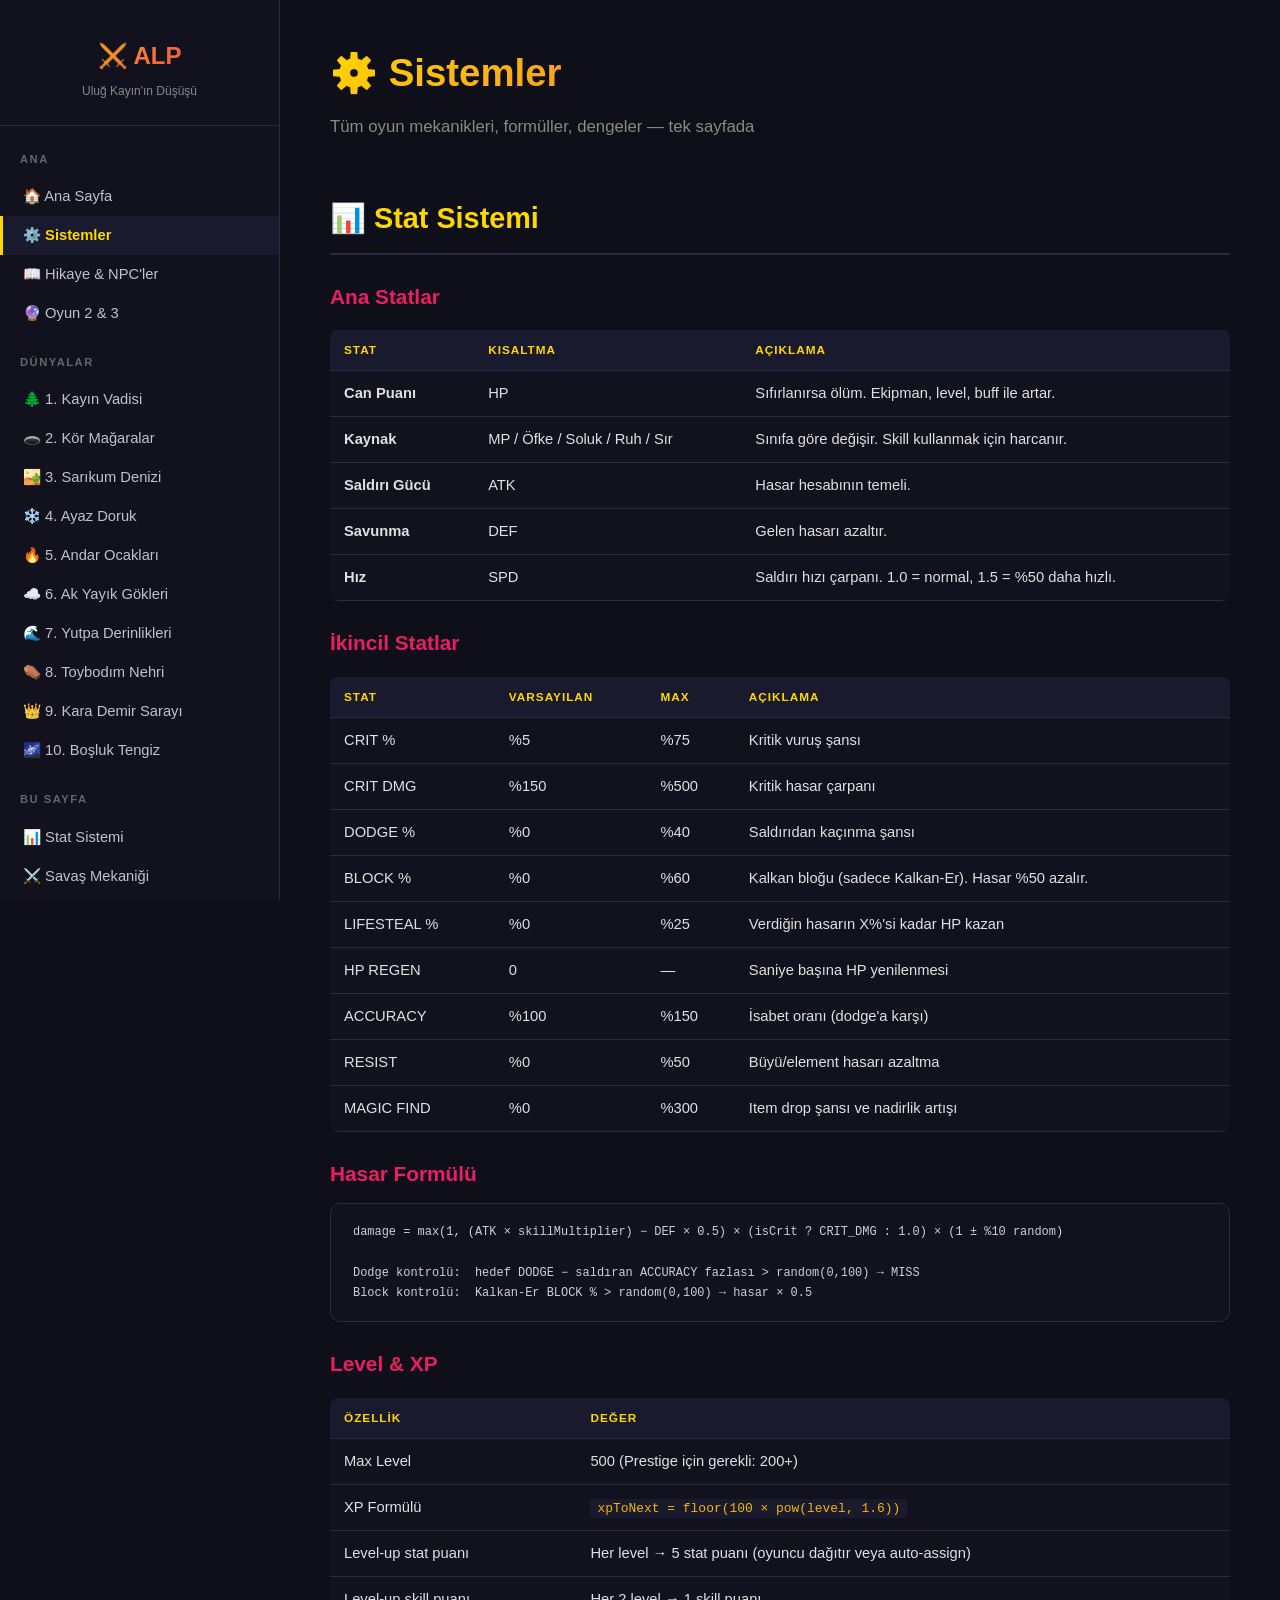
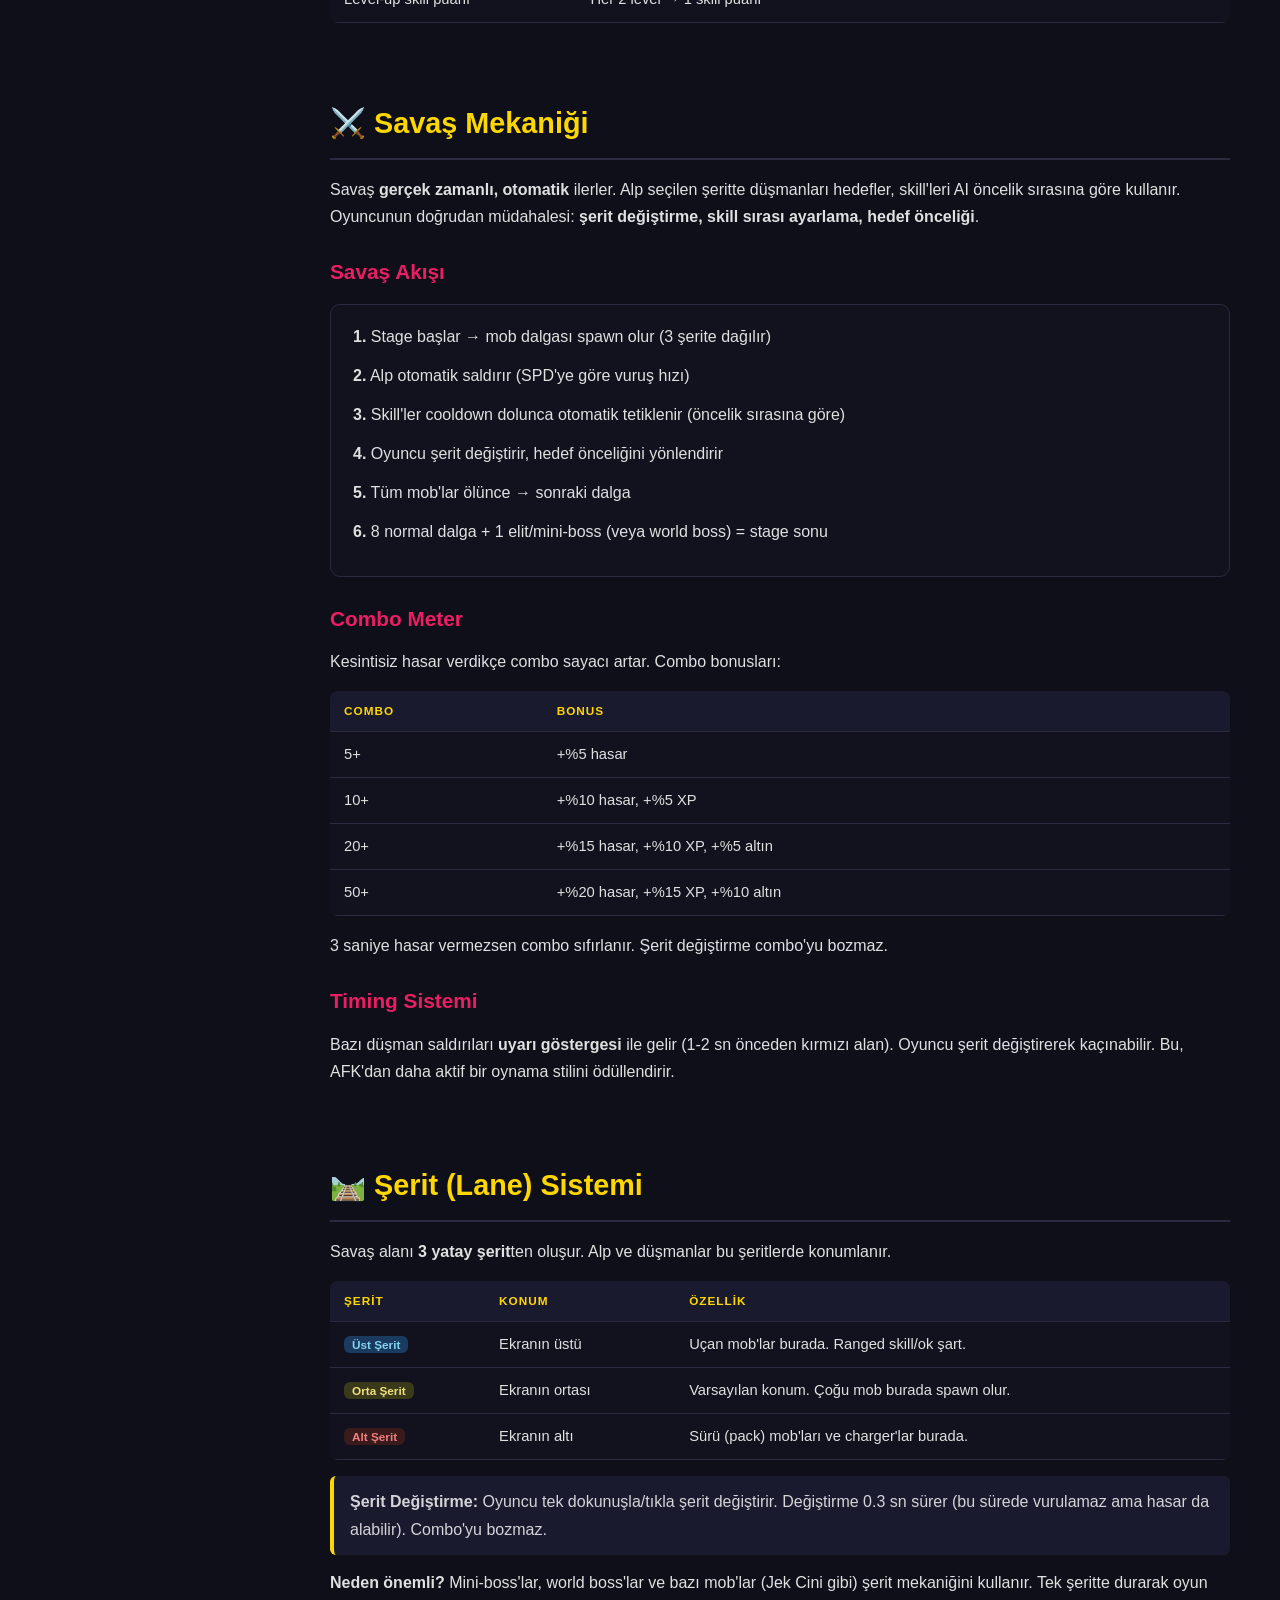
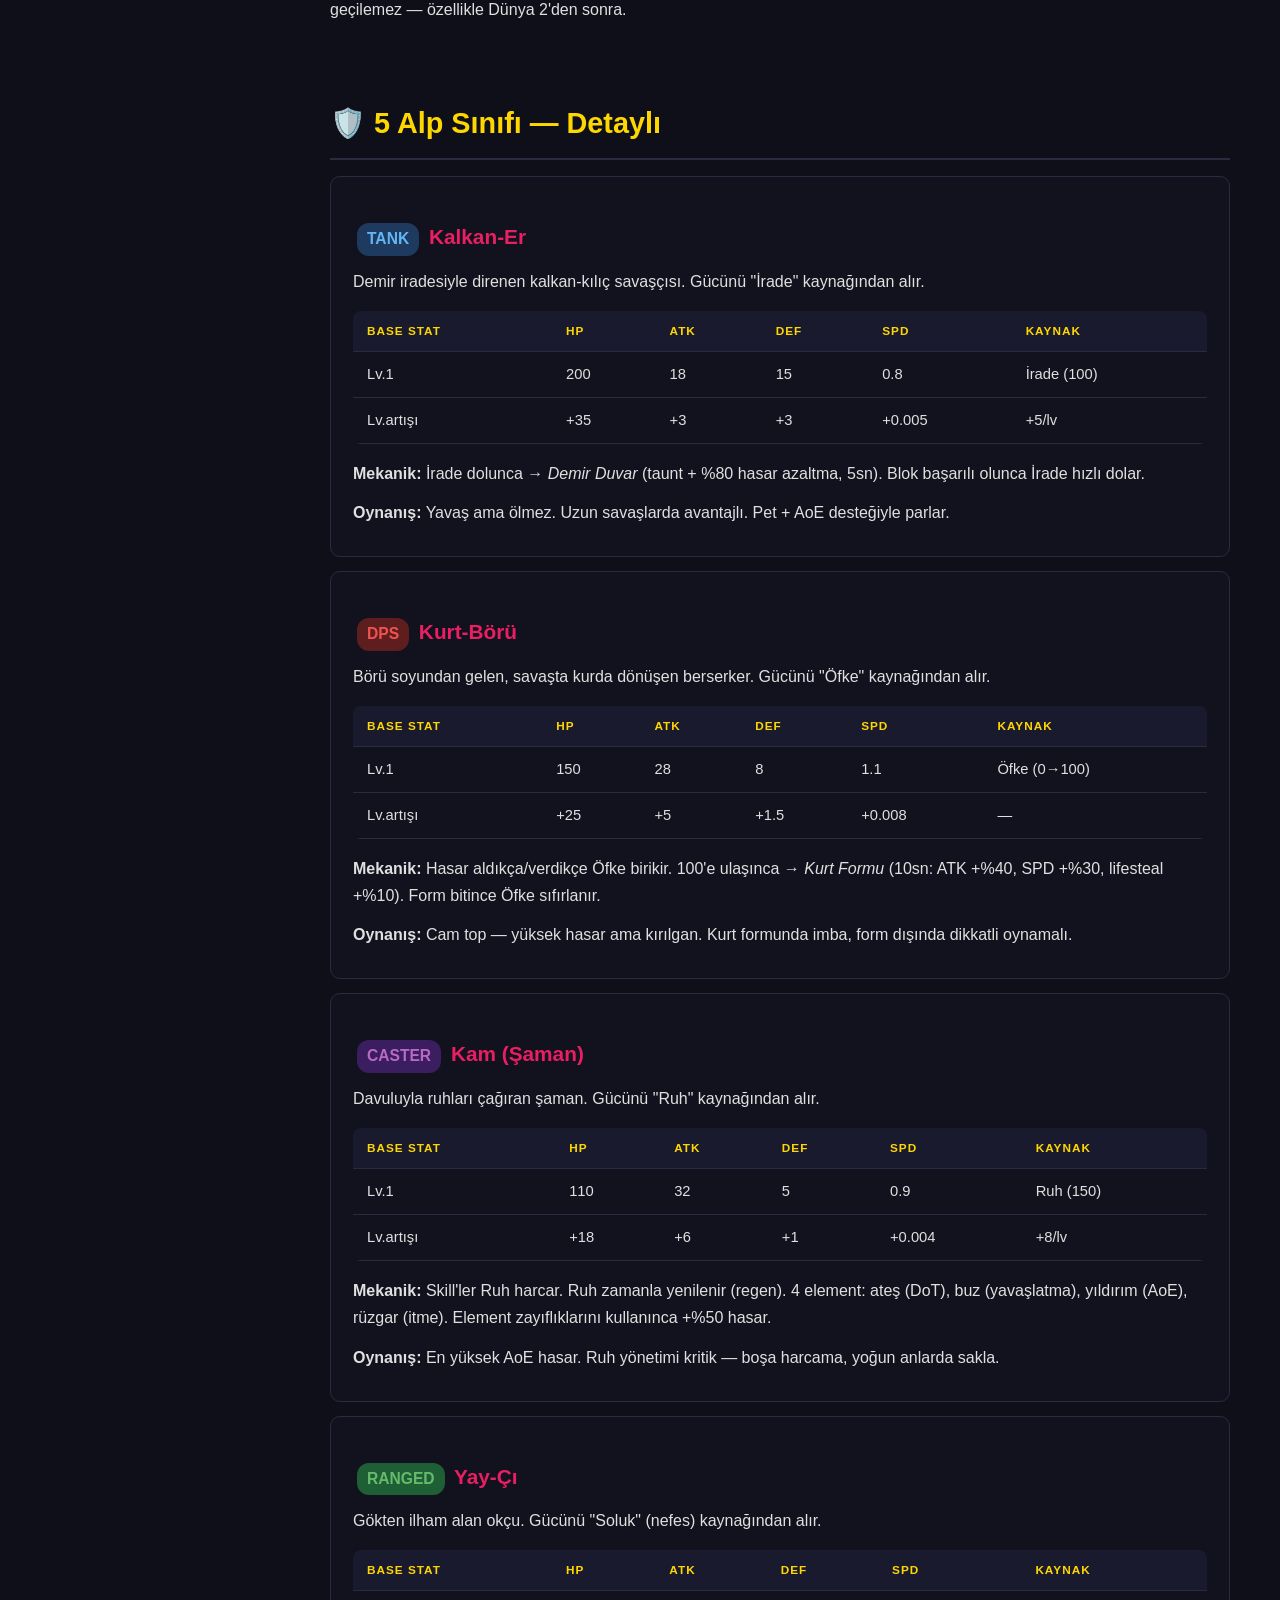
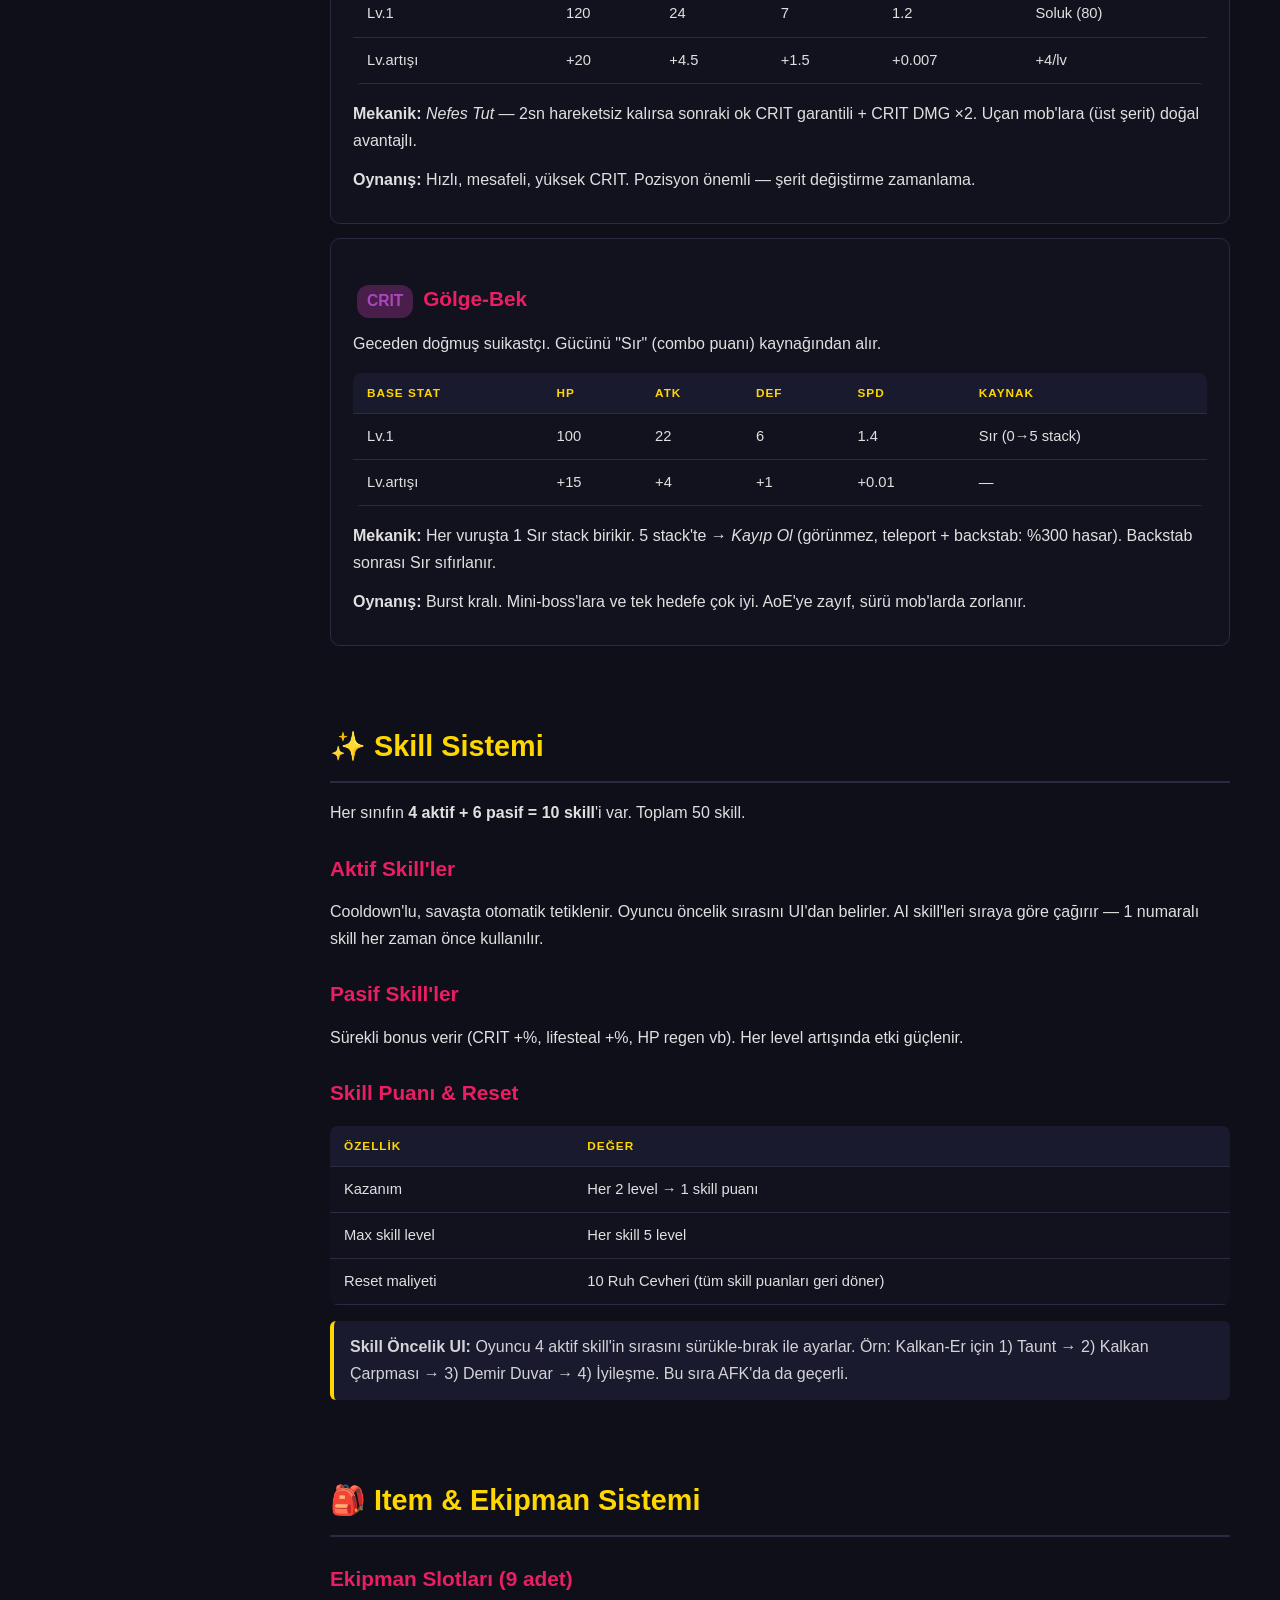
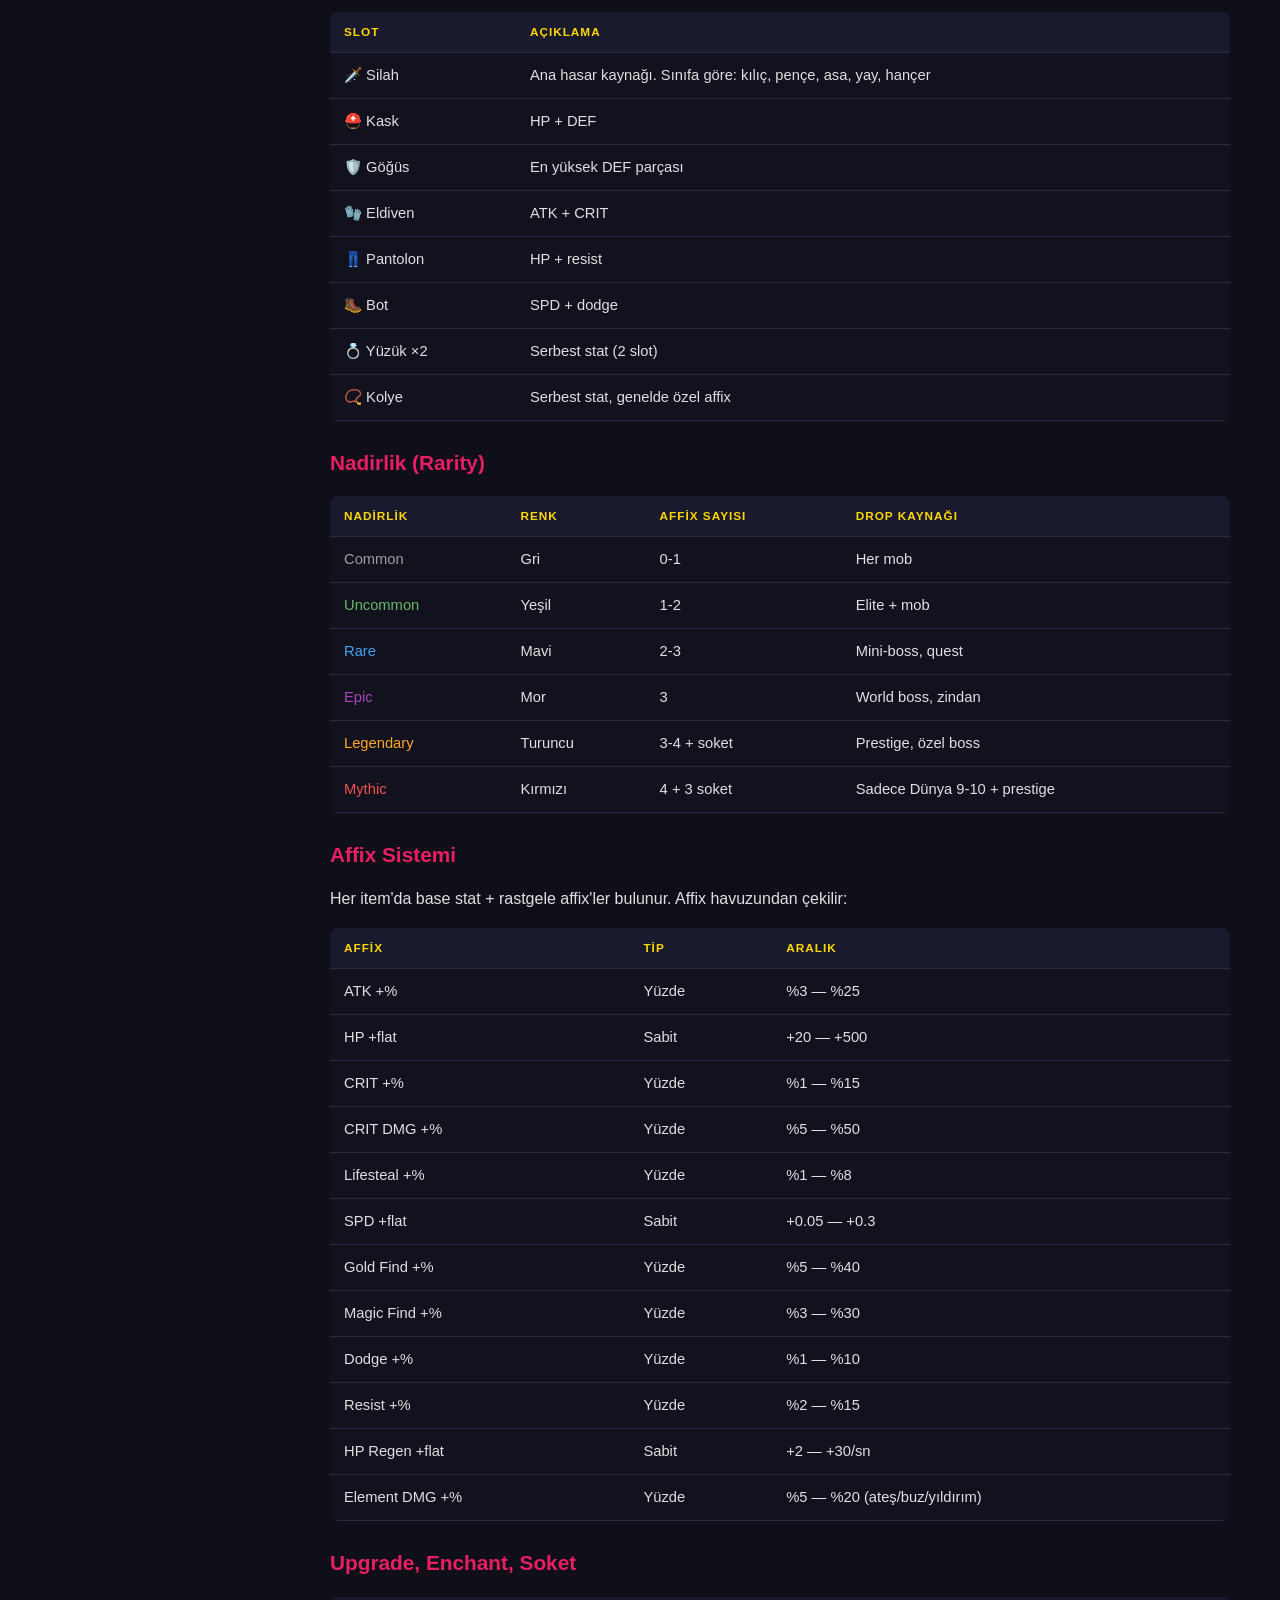
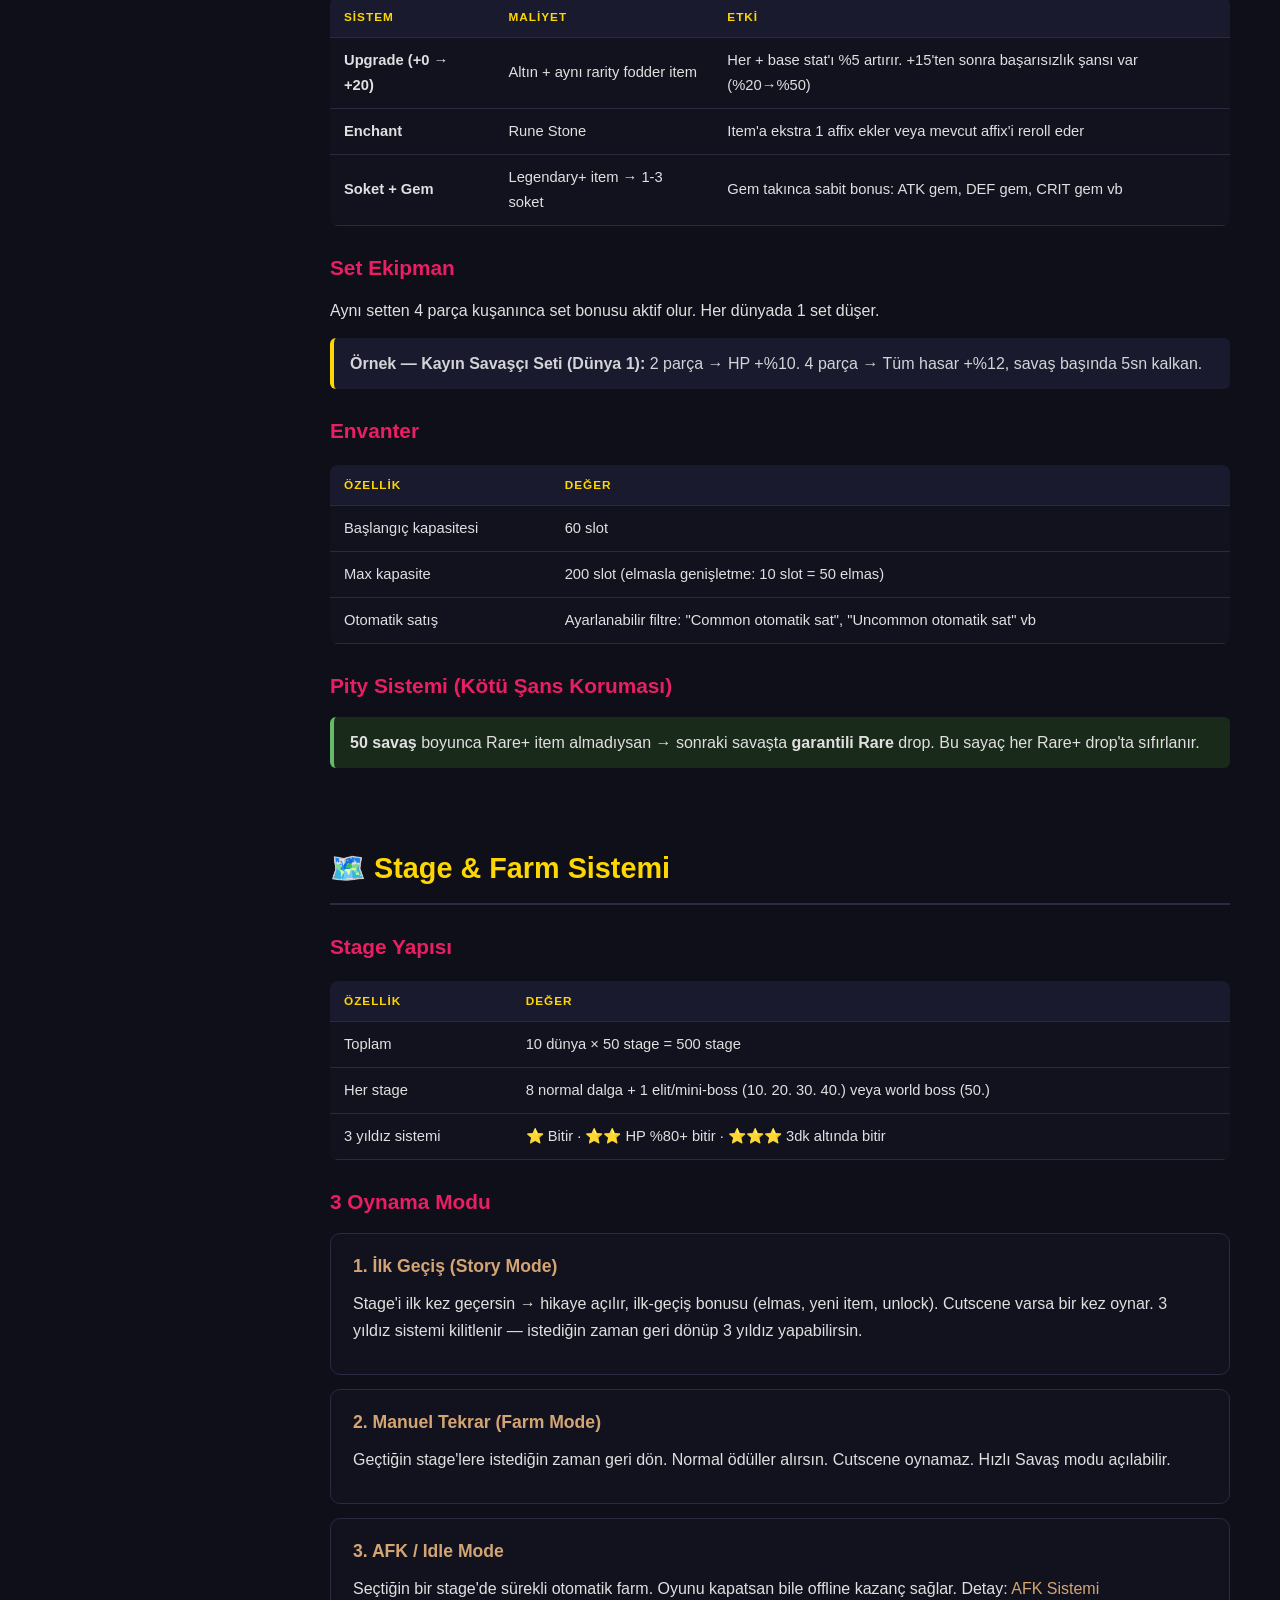
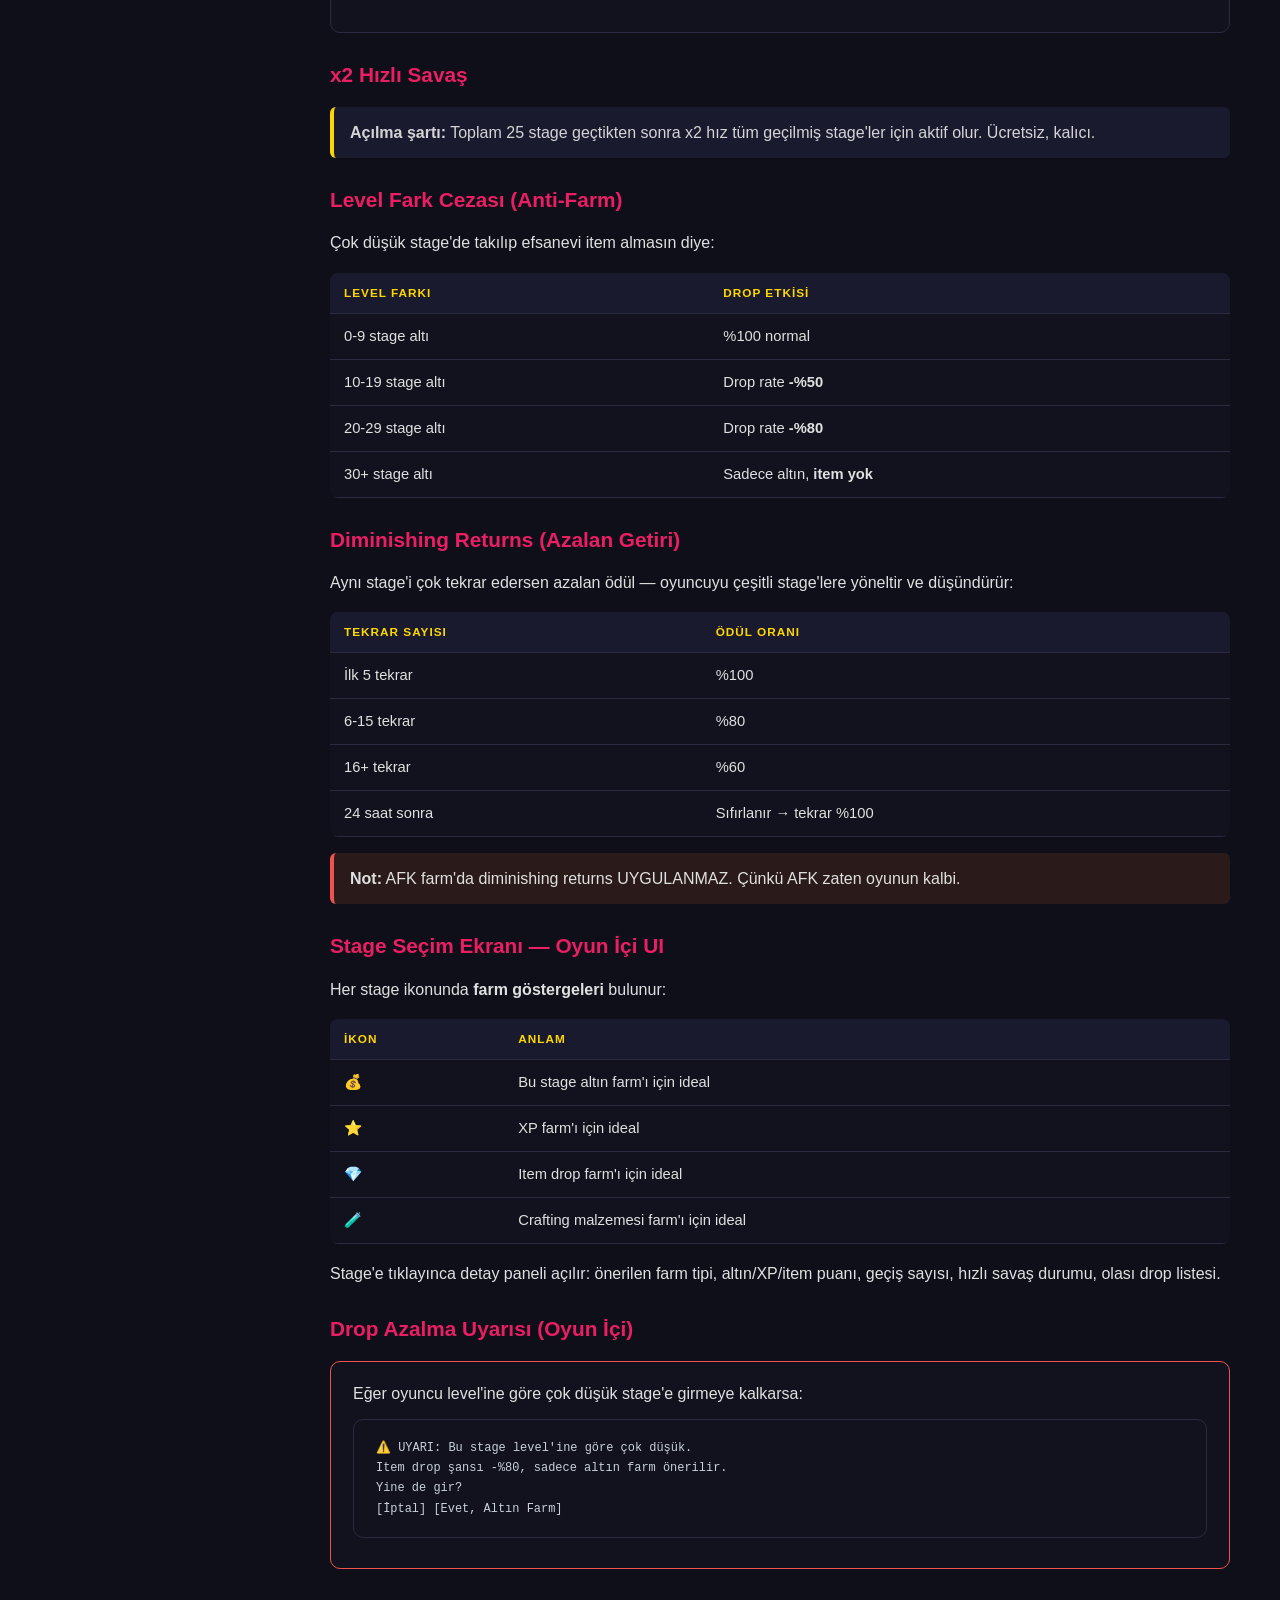
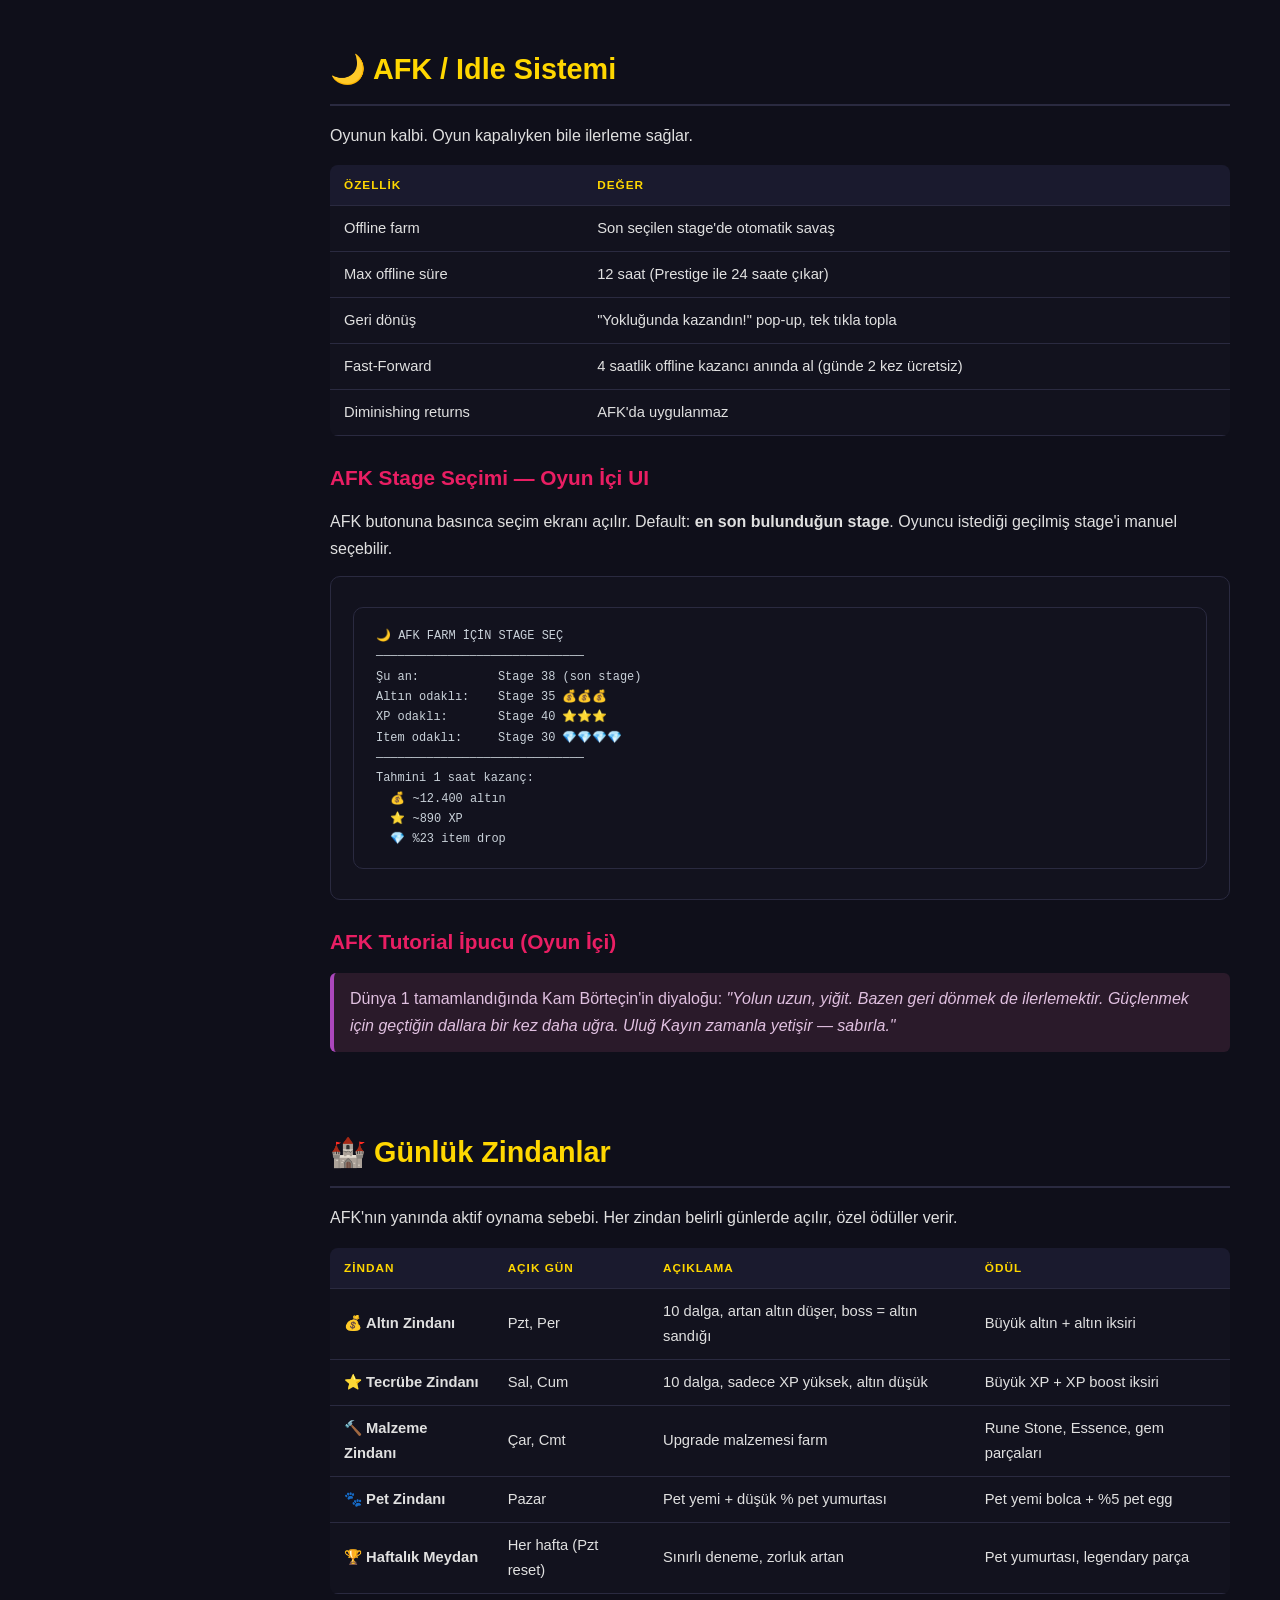
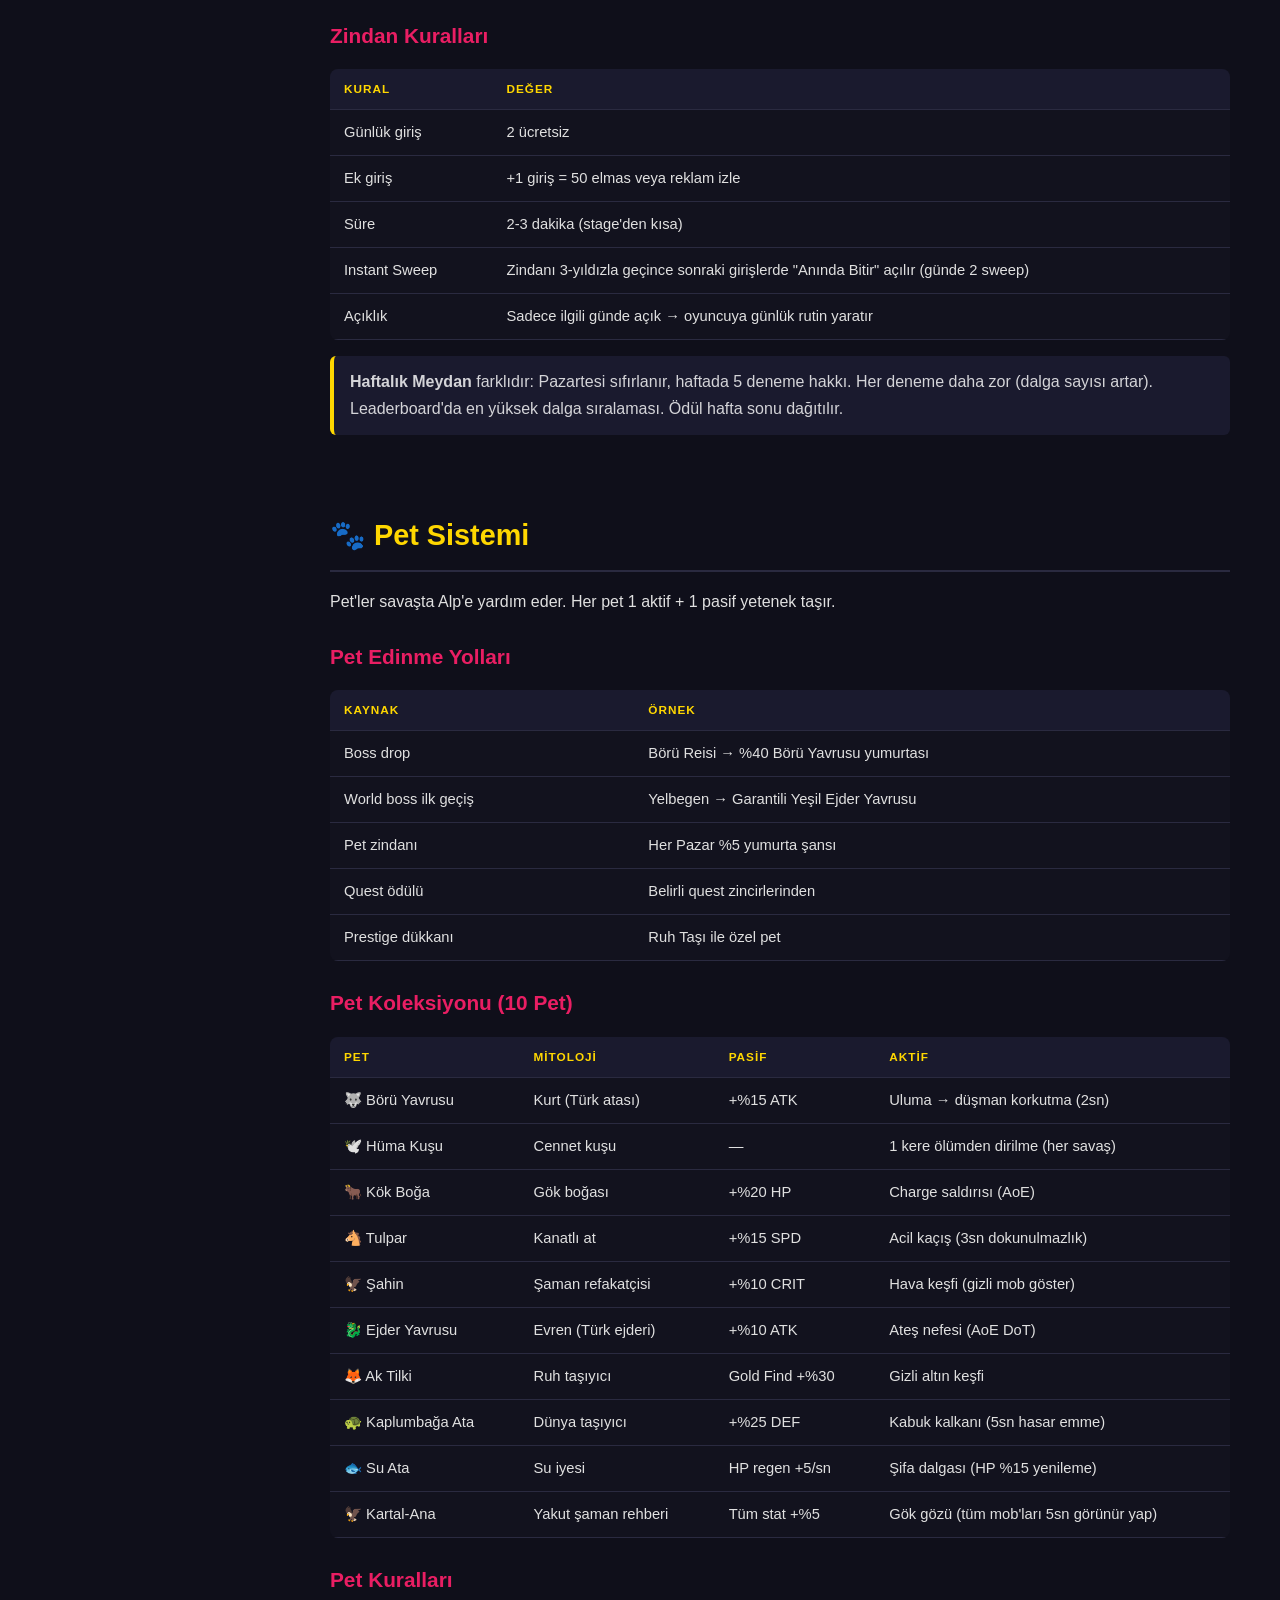
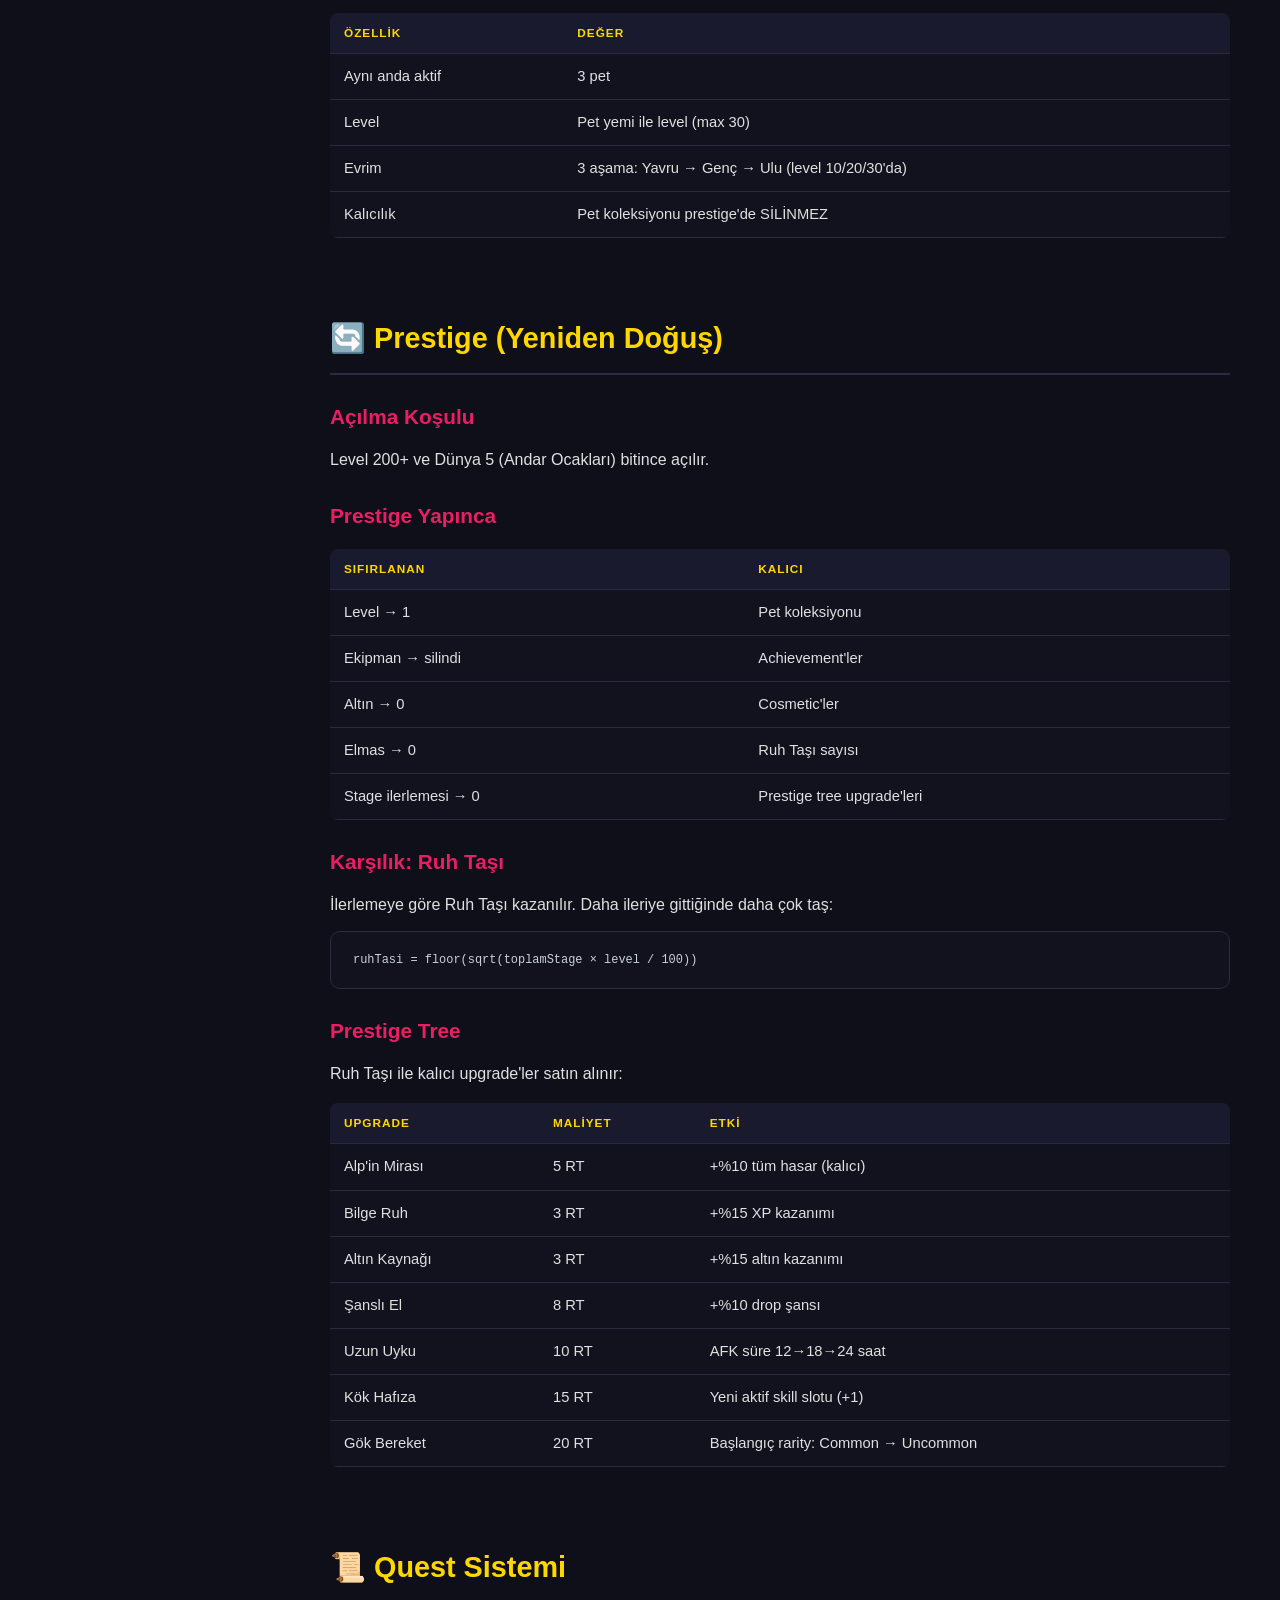
==== commit 6bf31c0e: "PROMPT 2.4: Combo meter, resource system, special abilities, lane UI overhaul - Combo meter: 5+/10+/" ====
--- a/taslaklar/systems.html
+++ b/taslaklar/systems.html
@@ -119,10 +119,10 @@
 <p>Kesintisiz hasar verdikçe combo sayacı artar. Combo bonusları:</p>
 <table>
 <tr><th>Combo</th><th>Bonus</th></tr>
-<tr><td>10+</td><td>+%5 hasar</td></tr>
-<tr><td>25+</td><td>+%10 hasar, +%5 XP</td></tr>
-<tr><td>50+</td><td>+%15 hasar, +%10 XP, +%5 altın</td></tr>
-<tr><td>100+</td><td>+%20 hasar, +%15 XP, +%10 altın, +%5 drop</td></tr>
+<tr><td>5+</td><td>+%5 hasar</td></tr>
+<tr><td>10+</td><td>+%10 hasar, +%5 XP</td></tr>
+<tr><td>20+</td><td>+%15 hasar, +%10 XP, +%5 altın</td></tr>
+<tr><td>50+</td><td>+%20 hasar, +%15 XP, +%10 altın</td></tr>
 </table>
 <p>3 saniye hasar vermezsen combo sıfırlanır. Şerit değiştirme combo'yu bozmaz.</p>
 
